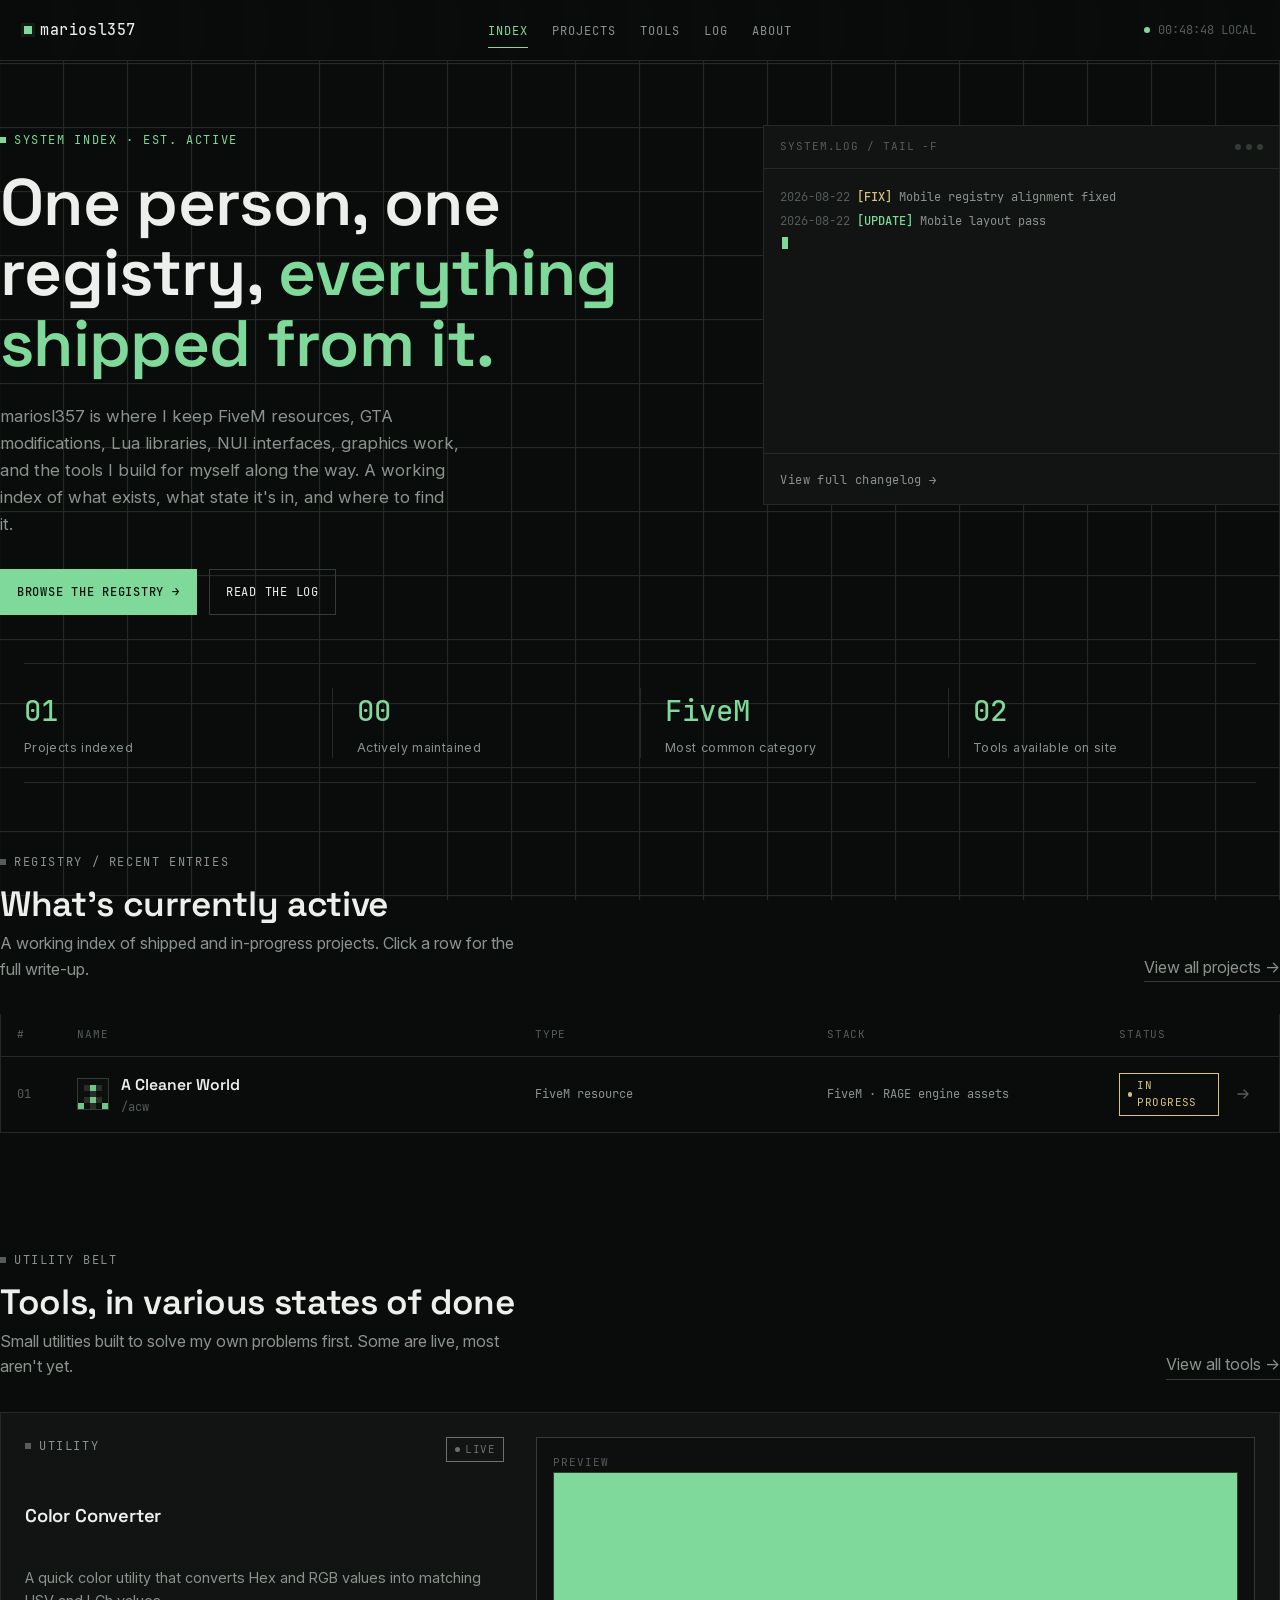
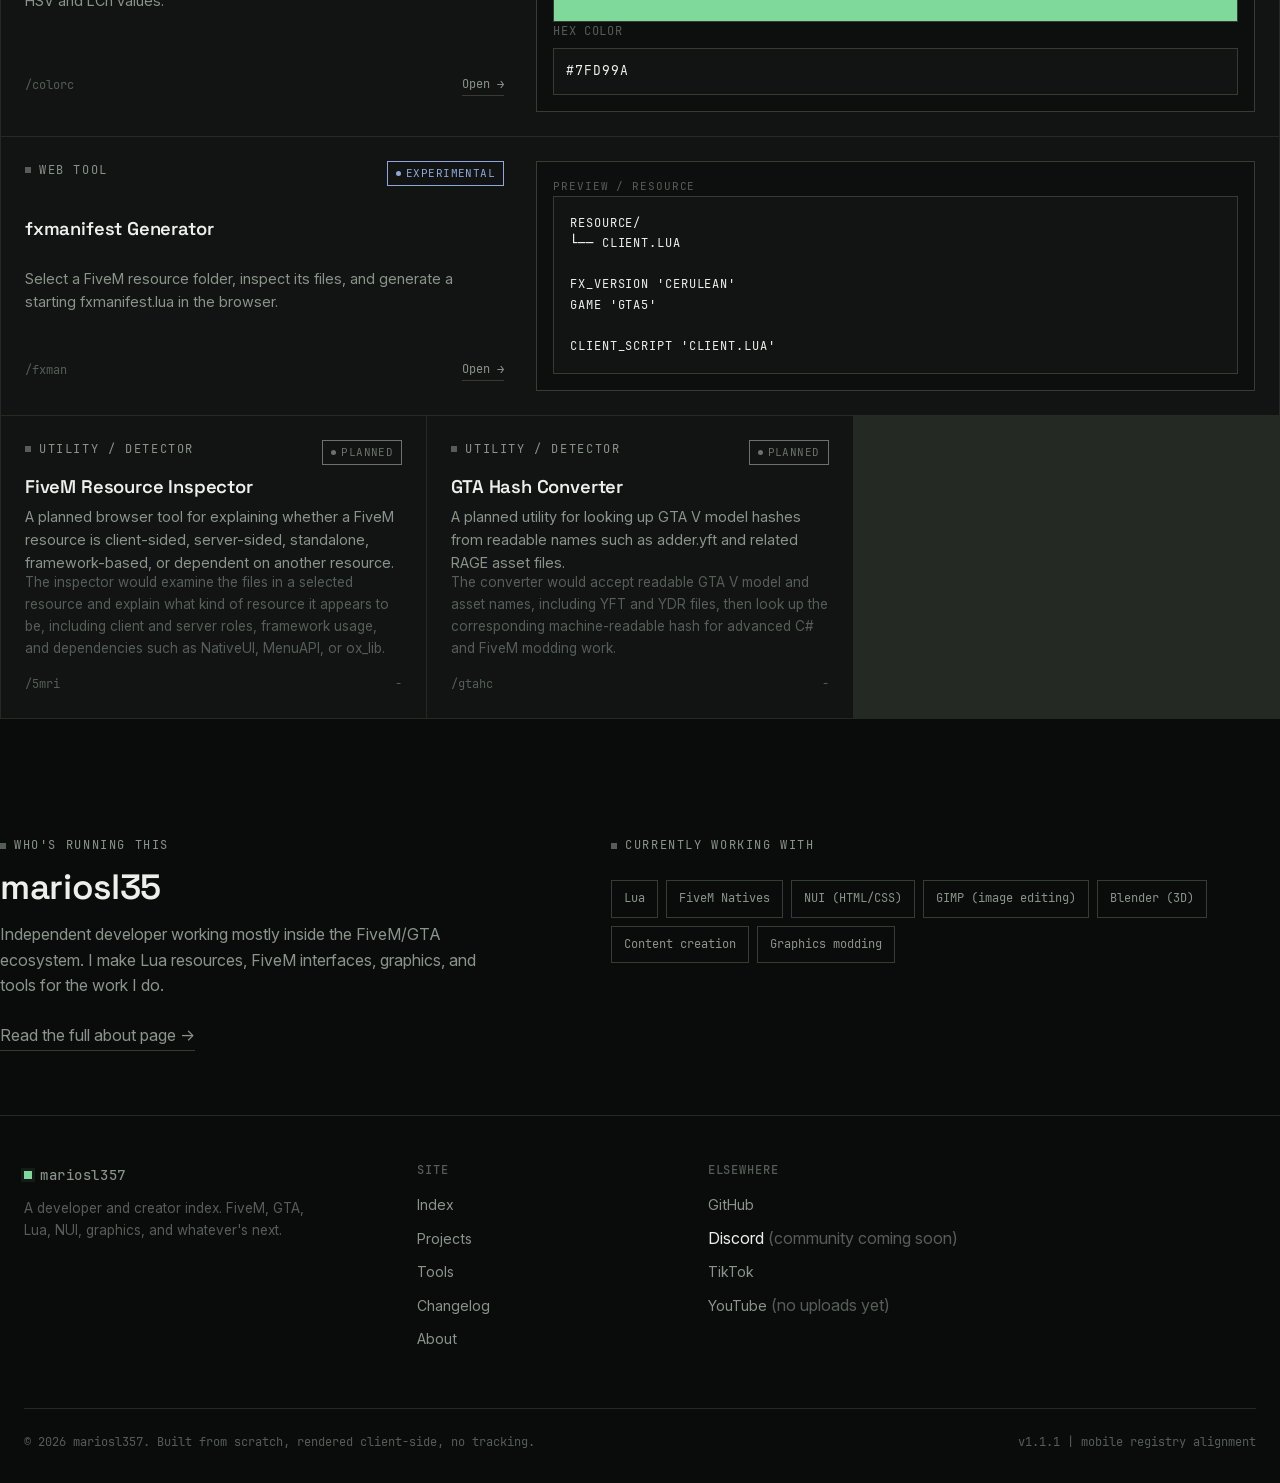
==== index.html @ fb648703 "Mobile alignment issues fixed" ====
<!doctype html>
<html lang="en">
<head>
  <meta charset="UTF-8" />
  <meta name="viewport" content="width=device-width, initial-scale=1, viewport-fit=cover" />
  <title>mariosl357 | dev &amp; creator index</title>
  <meta name="description" content="mariosl357. FiveM resources, GTA mods, Lua libraries, NUI interfaces, graphics, and developer tools, indexed in one place." />
  <link rel="icon" href="assets/favicon.svg" type="image/svg+xml" />
  <link rel="stylesheet" href="css/style.css" />
</head>
<body>
  <a class="skip-link" href="#main">Skip to content</a>

  <header class="site-header">
    <div class="shell header-inner">
      <a href="index.html" class="wordmark" aria-label="mariosl357 home">
        <span class="dot" aria-hidden="true"></span>
        mariosl357
      </a>
      <nav class="main-nav" id="main-nav" aria-label="Primary">
        <ul>
          <li><a href="index.html" aria-current="page">Index</a></li>
          <li><a href="projects.html">Projects</a></li>
          <li><a href="tools.html">Tools</a></li>
          <li><a href="changelog.html">Log</a></li>
          <li><a href="about.html">About</a></li>
        </ul>
      </nav>
      <div class="header-status">
        <span class="pulse" aria-hidden="true"></span>
        <span data-clock>00:00:00 LOCAL</span>
      </div>
      <button class="nav-toggle" aria-label="Toggle navigation menu" aria-controls="main-nav" aria-expanded="false">
        <span></span><span></span><span></span>
      </button>
    </div>
  </header>

  <main id="main">

    <!-- ============ HERO ============ -->
    <section class="shell hero">
      <div class="hero-copy">
        <span class="eyebrow">System index · est. active</span>
        <h1>One person, one registry, <em>everything shipped from it.</em></h1>
        <p>
          mariosl357 is where I keep FiveM resources, GTA modifications, Lua libraries,
          NUI interfaces, graphics work, and the tools I build for myself along the way.
          A working index of what exists, what state it's in, and where to find it.
        </p>
        <div class="hero-actions">
          <a class="btn btn-solid btn-arrow" href="projects.html">Browse the registry</a>
          <a class="btn" href="changelog.html">Read the log</a>
        </div>
      </div>

      <div class="log-panel" aria-label="Recent activity feed">
        <div class="log-panel-head">
          <span>system.log / tail -f</span>
          <span class="dots"><span></span><span></span><span></span></span>
        </div>
        <div class="log-feed" data-log-feed aria-live="polite"></div>
        <div class="log-panel-foot">
          <a href="changelog.html">View full changelog →</a>
        </div>
      </div>
    </section>

    <!-- ============ STATS (real, computed) ============ -->
    <div class="shell">
      <div class="stat-strip" data-stats aria-label="Site statistics"></div>
    </div>

    <!-- ============ FEATURED REGISTRY ============ -->
    <section class="shell section">
      <div class="section-head">
        <div>
          <span class="eyebrow dim">Registry / recent entries</span>
          <h2>What's currently active</h2>
          <p>A working index of shipped and in-progress projects. Click a row for the full write-up.</p>
        </div>
        <a class="text-link" href="projects.html">View all projects →</a>
      </div>

      <div class="registry">
        <div class="registry-head-row" aria-hidden="true">
          <span>#</span>
          <span>Name</span>
          <span>Type</span>
          <span>Stack</span>
          <span>Status</span>
          <span></span>
        </div>
        <div data-registry-featured></div>
      </div>
    </section>

    <!-- ============ TOOLS PREVIEW ============ -->
    <section class="shell section-tight">
      <div class="section-head">
        <div>
          <span class="eyebrow dim">Utility belt</span>
          <h2>Tools, in various states of done</h2>
          <p>Small utilities built to solve my own problems first. Some are live, most aren't yet.</p>
        </div>
        <a class="text-link" href="tools.html">View all tools →</a>
      </div>

      <div class="tools-grid" data-tools-grid></div>
    </section>

    <!-- ============ ABOUT TEASER ============ -->
    <section class="shell section">
      <div class="split">
        <div>
          <span class="eyebrow dim">Who's running this</span>
          <h2 style="margin-top: var(--space-3); font-size: clamp(1.6rem, 3vw, 2.2rem);">mariosl35</h2>
          <p style="margin-top: var(--space-4); color: var(--text-dim); max-width: 48ch;">
            Independent developer working mostly inside the FiveM/GTA ecosystem. I make Lua resources,
            FiveM interfaces, graphics, and tools for the work I do.
          </p>
          <a class="text-link" href="about.html" style="margin-top: var(--space-6); display: inline-block;">Read the full about page →</a>
        </div>
        <div>
          <span class="eyebrow dim">Currently working with</span>
          <ul class="stack-list">
            <li>Lua</li>
            <li>FiveM Natives</li>
            <li>NUI (HTML/CSS)</li>
            <li>GIMP (image editing)</li>
            <li>Blender (3D)</li>
            <li>Content creation</li>
            <li>Graphics modding</li>
          </ul>
        </div>
      </div>
    </section>

  </main>

  <footer class="site-footer">
    <div class="shell">
      <div class="footer-grid">
        <div class="footer-col footer-brand">
          <a href="index.html" class="wordmark"><span class="dot" aria-hidden="true"></span>mariosl357</a>
          <p>A developer and creator index. FiveM, GTA, Lua, NUI, graphics, and whatever's next.</p>
        </div>
        <div class="footer-col">
          <h4>Site</h4>
          <ul>
            <li><a href="index.html">Index</a></li>
            <li><a href="projects.html">Projects</a></li>
            <li><a href="tools.html">Tools</a></li>
            <li><a href="changelog.html">Changelog</a></li>
            <li><a href="about.html">About</a></li>
          </ul>
        </div>
        <div class="footer-col">
          <h4>Elsewhere</h4>
          <ul>
            <li><a href="https://github.com/mariosl35" target="_blank" rel="noopener noreferrer">GitHub</a></li>
            <li>Discord <span class="footer-note">(community coming soon)</span></li>
            <li><a href="https://www.tiktok.com/@mariosl357" target="_blank" rel="noopener noreferrer">TikTok</a></li>
            <li><a href="https://www.youtube.com/@mariosl357" target="_blank" rel="noopener noreferrer">YouTube</a> <span class="footer-note">(no uploads yet)</span></li>
          </ul>
        </div>
      </div>
      <div class="footer-bottom">
        <span>© <span data-year></span> mariosl357. Built from scratch, rendered client-side, no tracking.</span>
        <span>v1.1.1 | mobile registry alignment</span>
      </div>
    </div>
  </footer>

  <script src="js/data.js"></script>
  <script src="js/main.js"></script>
  <script src="js/registry.js"></script>
  <script>document.querySelector('[data-year]').textContent = new Date().getFullYear();</script>
</body>
</html>
---- css/style.css ----
/* ==========================================================================
   mariosl357 core stylesheet
   Graphite / green technical system. No frameworks.
   ========================================================================== */

/* ---------- local fonts ---------- */
@font-face {
  font-family: "Space Grotesk";
  src: url("../assets/SpaceGrotesk/SpaceGrotesk[wght].woff2") format("woff2");
  font-style: normal;
  font-weight: 300 700;
  font-display: swap;
}

@font-face {
  font-family: "Inter";
  src: url("../assets/Inter/InterVariable.woff2") format("woff2");
  font-style: normal;
  font-weight: 100 900;
  font-display: swap;
}

@font-face {
  font-family: "JetBrains Mono";
  src: url("../assets/JetBrainsMono/JetBrainsMono-Regular.woff2") format("woff2");
  font-style: normal;
  font-weight: 400;
  font-display: swap;
}

@font-face {
  font-family: "JetBrains Mono";
  src: url("../assets/JetBrainsMono/JetBrainsMono-Medium.woff2") format("woff2");
  font-style: normal;
  font-weight: 500;
  font-display: swap;
}

@font-face {
  font-family: "JetBrains Mono";
  src: url("../assets/JetBrainsMono/JetBrainsMono-SemiBold.woff2") format("woff2");
  font-style: normal;
  font-weight: 600;
  font-display: swap;
}

/* ---------- tokens ---------- */
:root {
  /* surfaces */
  --bg: #0a0c0b;
  --bg-panel: #111412;
  --bg-panel-hover: #151915;
  --bg-inset: #0d0f0e;

  /* borders */
  --border: #242923;
  --border-strong: #353c34;
  --border-accent: #3d5a44;

  /* text */
  --text: #edefec;
  --text-dim: #8a938c;
  --text-faint: #565d59;

  /* accent */
  --accent: #7fd99a;
  --accent-dim: #5a9c70;
  --accent-bg: rgba(127, 217, 154, 0.08);
  --accent-bg-strong: rgba(127, 217, 154, 0.14);

  /* status */
  --status-active: #7fd99a;
  --status-dev: #d9c37f;
  --status-exp: #8fa8d9;
  --status-planned: #6b716c;

  /* type */
  --font-display: "Space Grotesk", "Arial Narrow", sans-serif;
  --font-body: "Inter", -apple-system, BlinkMacSystemFont, sans-serif;
  --font-mono: "JetBrains Mono", "SFMono-Regular", Consolas, monospace;

  /* scale */
  --space-1: 0.25rem;
  --space-2: 0.5rem;
  --space-3: 0.75rem;
  --space-4: 1rem;
  --space-6: 1.5rem;
  --space-8: 2rem;
  --space-12: 3rem;
  --space-16: 4rem;
  --space-24: 6rem;

  --radius: 2px;
  --max-width: 1280px;

  --ease: cubic-bezier(0.16, 1, 0.3, 1);
}

/* ---------- reset ---------- */
*, *::before, *::after { box-sizing: border-box; }
* { margin: 0; padding: 0; }

::selection {
  background: var(--accent-bg-strong);
  color: var(--text);
}

html {
  -webkit-text-size-adjust: 100%;
  scroll-behavior: smooth;
}

@media (prefers-reduced-motion: reduce) {
  html { scroll-behavior: auto; }
  *, *::before, *::after {
    animation-duration: 0.001ms !important;
    animation-iteration-count: 1 !important;
    transition-duration: 0.001ms !important;
    scroll-behavior: auto !important;
  }
}

body {
  background: var(--bg);
  color: var(--text);
  font-family: var(--font-body);
  font-size: 16px;
  line-height: 1.6;
  -webkit-font-smoothing: antialiased;
  min-height: 100vh;
  background-image:
    linear-gradient(var(--border) 1px, transparent 1px),
    linear-gradient(90deg, var(--border) 1px, transparent 1px);
  background-size: 64px 64px;
  background-position: -1px -1px;
  background-attachment: fixed;
  opacity: 1;
  overflow-x: clip;
}

/* faint grid only on the parts of the page that want it */
body { background-color: var(--bg); }
body::before {
  content: "";
  position: fixed;
  inset: 0;
  pointer-events: none;
  background-image:
    linear-gradient(rgba(127, 217, 154, 0.025) 1px, transparent 1px),
    linear-gradient(90deg, rgba(127, 217, 154, 0.025) 1px, transparent 1px);
  background-size: 64px 64px;
  z-index: 0;
}

img { max-width: 100%; display: block; }
svg { display: block; }

a {
  color: inherit;
  text-decoration: none;
  -webkit-tap-highlight-color: var(--accent-bg-strong);
}

ul, ol { list-style: none; }

button, input {
  font: inherit;
  color: inherit;
  background: none;
  border: none;
}

button, label { -webkit-tap-highlight-color: var(--accent-bg-strong); }

h1, h2, h3, h4 {
  font-family: var(--font-display);
  font-weight: 600;
  line-height: 1.08;
  letter-spacing: -0.01em;
}

/* ---------- accessibility ---------- */
.skip-link {
  position: absolute;
  left: -9999px;
  top: 0;
  z-index: 200;
  background: var(--accent);
  color: #06120a;
  padding: var(--space-3) var(--space-4);
  font-family: var(--font-mono);
  font-size: 0.8rem;
  font-weight: 600;
}
.skip-link:focus {
  left: var(--space-4);
  top: var(--space-4);
}

:focus-visible {
  outline: 2px solid var(--accent);
  outline-offset: 2px;
}

.sr-only {
  position: absolute;
  width: 1px; height: 1px;
  padding: 0; margin: -1px;
  overflow: hidden;
  clip: rect(0,0,0,0);
  white-space: nowrap;
  border: 0;
}

/* ---------- layout shell ---------- */
.shell {
  position: relative;
  z-index: 1;
  max-width: var(--max-width);
  margin: 0 auto;
  padding: 0 var(--space-6);
  min-width: 0;
}

@media (max-width: 640px) {
  .shell { padding: 0 var(--space-4); }
}

.rule {
  border: none;
  border-top: 1px solid var(--border);
}

/* ---------- eyebrow / labels ---------- */
.eyebrow {
  font-family: var(--font-mono);
  font-size: 0.72rem;
  letter-spacing: 0.14em;
  text-transform: uppercase;
  color: var(--accent);
  display: inline-flex;
  align-items: center;
  gap: var(--space-2);
}

.eyebrow::before {
  content: "";
  width: 6px;
  height: 6px;
  background: var(--accent);
  flex-shrink: 0;
}

.eyebrow.dim {
  color: var(--text-dim);
}
.eyebrow.dim::before {
  background: var(--text-faint);
}

/* ==========================================================================
   HEADER
   ========================================================================== */

.site-header {
  position: sticky;
  top: 0;
  z-index: 100;
  background: rgba(10, 12, 11, 0.92);
  backdrop-filter: blur(6px);
  border-bottom: 1px solid var(--border);
}

.header-inner {
  display: flex;
  align-items: center;
  justify-content: space-between;
  height: 60px;
  gap: var(--space-6);
  min-width: 0;
}

.wordmark {
  font-family: var(--font-mono);
  font-size: 0.95rem;
  font-weight: 500;
  letter-spacing: 0.04em;
  white-space: nowrap;
  display: flex;
  align-items: center;
  gap: var(--space-2);
  min-width: 0;
}

.wordmark .dot {
  width: 8px;
  height: 8px;
  background: var(--accent);
  display: inline-block;
  flex-shrink: 0;
  box-shadow: 0 0 0 3px var(--accent-bg);
}

.wordmark .id {
  color: var(--accent);
}

.main-nav {
  display: flex;
  align-items: center;
  gap: var(--space-8);
}

.main-nav ul {
  display: flex;
  gap: var(--space-6);
}

.main-nav a {
  font-family: var(--font-mono);
  font-size: 0.78rem;
  letter-spacing: 0.08em;
  text-transform: uppercase;
  color: var(--text-dim);
  padding: var(--space-2) 0;
  position: relative;
  transition: color 0.15s var(--ease);
}

.main-nav a:hover,
.main-nav a:focus-visible {
  color: var(--text);
}

.main-nav a[aria-current="page"] {
  color: var(--accent);
}

.main-nav a[aria-current="page"]::after {
  content: "";
  position: absolute;
  left: 0;
  right: 0;
  bottom: -1px;
  height: 1px;
  background: var(--accent);
}

.header-status {
  font-family: var(--font-mono);
  font-size: 0.72rem;
  color: var(--text-faint);
  display: flex;
  align-items: center;
  gap: var(--space-2);
  white-space: nowrap;
}

.header-status .pulse {
  width: 6px;
  height: 6px;
  border-radius: 50%;
  background: var(--accent);
  box-shadow: 0 0 0 0 rgba(127, 217, 154, 0.5);
  animation: pulse 2.4s infinite;
}

@keyframes pulse {
  0% { box-shadow: 0 0 0 0 rgba(127, 217, 154, 0.45); }
  70% { box-shadow: 0 0 0 6px rgba(127, 217, 154, 0); }
  100% { box-shadow: 0 0 0 0 rgba(127, 217, 154, 0); }
}

.nav-toggle {
  display: none;
  width: 44px;
  height: 44px;
  border: 1px solid var(--border-strong);
  align-items: center;
  justify-content: center;
  flex-direction: column;
  gap: 4px;
}
.nav-toggle span {
  display: block;
  width: 16px;
  height: 1px;
  background: var(--text);
}

@media (max-width: 860px) {
  .header-status { display: none; }
  .nav-toggle { display: inline-flex; }
  .main-nav {
    position: fixed;
    inset: 60px 0 auto 0;
    background: var(--bg);
    border-bottom: 1px solid var(--border);
    flex-direction: column;
    align-items: stretch;
    padding: var(--space-4) var(--space-6) var(--space-6);
    transform: translateY(-8px);
    opacity: 0;
    pointer-events: none;
    transition: opacity 0.18s var(--ease), transform 0.18s var(--ease);
  }
  .main-nav.open {
    opacity: 1;
    transform: translateY(0);
    pointer-events: auto;
  }
  .main-nav ul {
    flex-direction: column;
    gap: 0;
  }
  .main-nav a {
    display: block;
    min-height: 44px;
    padding: var(--space-3) 0;
    border-bottom: 1px solid var(--border);
  }
}

/* ==========================================================================
   BUTTONS / LINKS
   ========================================================================== */

.btn {
  font-family: var(--font-mono);
  font-size: 0.78rem;
  letter-spacing: 0.06em;
  text-transform: uppercase;
  display: inline-flex;
  align-items: center;
  gap: var(--space-2);
  padding: var(--space-3) var(--space-4);
  border: 1px solid var(--border-strong);
  transition: border-color 0.15s var(--ease), background 0.15s var(--ease), color 0.15s var(--ease);
}

.btn:hover, .btn:focus-visible {
  border-color: var(--accent);
  color: var(--accent);
}

.btn-solid {
  background: var(--accent);
  border-color: var(--accent);
  color: #06120a;
  font-weight: 600;
}
.btn-solid:hover, .btn-solid:focus-visible {
  background: #93e3ab;
  border-color: #93e3ab;
  color: #06120a;
}

.btn-arrow::after {
  content: "→";
  transition: transform 0.15s var(--ease);
}
.btn-arrow:hover::after { transform: translateX(3px); }

.text-link {
  color: var(--text-dim);
  border-bottom: 1px solid var(--border-strong);
  padding-bottom: 1px;
  transition: color 0.15s var(--ease), border-color 0.15s var(--ease);
}
.text-link:hover, .text-link:focus-visible {
  color: var(--accent);
  border-color: var(--accent);
}

/* ==========================================================================
   HERO
   ========================================================================== */

.hero {
  padding: var(--space-16) 0 var(--space-12);
  display: grid;
  grid-template-columns: 1.15fr 0.85fr;
  gap: var(--space-16);
  align-items: start;
}
.hero > * { min-width: 0; }

.hero-copy h1 {
  font-size: clamp(2.4rem, 5.2vw, 4.1rem);
  margin-top: var(--space-4);
  color: var(--text);
}

.hero-copy h1 em {
  font-style: normal;
  color: var(--accent);
}

.hero-copy p {
  margin-top: var(--space-6);
  max-width: 46ch;
  color: var(--text-dim);
  font-size: 1.05rem;
}

.hero-actions {
  margin-top: var(--space-8);
  display: flex;
  gap: var(--space-3);
  flex-wrap: wrap;
}

/* live log panel, the signature element */
.log-panel {
  border: 1px solid var(--border);
  background: var(--bg-panel);
  display: flex;
  flex-direction: column;
  height: 380px;
  min-width: 0;
}

.log-panel-head {
  display: flex;
  align-items: center;
  justify-content: space-between;
  padding: var(--space-3) var(--space-4);
  border-bottom: 1px solid var(--border);
  font-family: var(--font-mono);
  font-size: 0.7rem;
  color: var(--text-faint);
  letter-spacing: 0.08em;
  text-transform: uppercase;
}

.log-panel-head .dots {
  display: flex;
  gap: 5px;
}
.log-panel-head .dots span {
  width: 6px; height: 6px;
  border-radius: 50%;
  background: var(--border-strong);
}

.log-feed {
  flex: 1;
  overflow: hidden;
  padding: var(--space-4);
  font-family: var(--font-mono);
  font-size: 0.78rem;
  line-height: 1.9;
  color: var(--text-dim);
  position: relative;
}

.log-line {
  white-space: nowrap;
  overflow: hidden;
  text-overflow: ellipsis;
  opacity: 0;
  transform: translateY(4px);
  animation: log-in 0.4s var(--ease) forwards;
}

@keyframes log-in {
  to { opacity: 1; transform: translateY(0); }
}

.log-line .t {
  color: var(--text-faint);
}
.log-line .tag {
  color: var(--accent);
  font-weight: 600;
}
.log-line .tag.fix { color: var(--status-dev); }
.log-line .tag.exp { color: var(--status-exp); }

.log-cursor {
  display: inline-block;
  width: 6px;
  height: 12px;
  background: var(--accent);
  margin-left: 2px;
  animation: blink 1s steps(1) infinite;
  vertical-align: -1px;
}
@keyframes blink { 50% { opacity: 0; } }

.log-panel-foot {
  border-top: 1px solid var(--border);
  padding: var(--space-3) var(--space-4);
}
.log-panel-foot a {
  font-family: var(--font-mono);
  font-size: 0.72rem;
  color: var(--text-dim);
  letter-spacing: 0.04em;
}
.log-panel-foot a:hover { color: var(--accent); }

@media (max-width: 980px) {
  .hero {
    grid-template-columns: 1fr;
    gap: var(--space-8);
  }
  .log-panel { height: 300px; }
}

/* ==========================================================================
   STAT STRIP (real counts only, computed from data)
   ========================================================================== */

.stat-strip {
  border-top: 1px solid var(--border);
  border-bottom: 1px solid var(--border);
  padding: var(--space-6) 0;
  display: grid;
  grid-template-columns: repeat(4, 1fr);
}

.stat {
  padding: 0 var(--space-6);
  border-left: 1px solid var(--border);
}
.stat:first-child { border-left: none; padding-left: 0; }

.stat .num {
  font-family: var(--font-mono);
  font-size: 1.8rem;
  color: var(--accent);
  font-weight: 500;
}
.stat .label {
  margin-top: var(--space-1);
  font-size: 0.78rem;
  color: var(--text-dim);
  letter-spacing: 0.03em;
}

@media (max-width: 760px) {
  .stat-strip { grid-template-columns: repeat(2, 1fr); row-gap: var(--space-6); }
  .stat:nth-child(3) { border-left: none; padding-left: 0; }
}
@media (max-width: 460px) {
  .stat-strip { grid-template-columns: 1fr; }
  .stat { border-left: none; padding-left: 0; padding-top: var(--space-4); border-top: 1px solid var(--border); }
  .stat:first-child { border-top: none; padding-top: 0; }
}

/* ==========================================================================
   SECTION HEADS
   ========================================================================== */

.section {
  padding: var(--space-16) 0;
}
.section-tight { padding: var(--space-12) 0; }

.section-head {
  display: flex;
  justify-content: space-between;
  align-items: flex-end;
  gap: var(--space-6);
  margin-bottom: var(--space-8);
  flex-wrap: wrap;
}

.section-head h2 {
  font-size: clamp(1.6rem, 3vw, 2.2rem);
  margin-top: var(--space-3);
}

.section-head p {
  color: var(--text-dim);
  max-width: 52ch;
  margin-top: var(--space-2);
}

/* ==========================================================================
   REGISTRY (project index table)
   ========================================================================== */

.filter-bar {
  display: flex;
  align-items: center;
  gap: var(--space-6);
  flex-wrap: wrap;
  padding-bottom: var(--space-4);
  border-bottom: 1px solid var(--border);
  margin-bottom: 0;
}

.filter-tags {
  display: flex;
  gap: var(--space-2);
  flex-wrap: wrap;
}

.filter-tag {
  font-family: var(--font-mono);
  font-size: 0.72rem;
  letter-spacing: 0.05em;
  text-transform: uppercase;
  padding: var(--space-2) var(--space-3);
  border: 1px solid var(--border-strong);
  color: var(--text-dim);
  transition: all 0.15s var(--ease);
}
.filter-tag:hover { border-color: var(--accent); color: var(--text); }
.filter-tag[aria-pressed="true"] {
  background: var(--accent);
  border-color: var(--accent);
  color: #06120a;
  font-weight: 600;
}

.search-wrap {
  margin-left: auto;
  display: flex;
  align-items: center;
  gap: var(--space-2);
  border: 1px solid var(--border-strong);
  padding: var(--space-2) var(--space-3);
  min-width: 220px;
}
.search-wrap svg { color: var(--text-faint); flex-shrink: 0; }
.search-wrap input {
  font-family: var(--font-mono);
  font-size: 0.8rem;
  width: 100%;
  color: var(--text);
}
.search-wrap input::placeholder { color: var(--text-faint); }

@media (max-width: 640px) {
  .filter-bar { flex-direction: column; align-items: stretch; }
  .search-wrap { margin-left: 0; }
}

.registry {
  border: 1px solid var(--border);
  border-top: none;
}

.registry-head-row,
.registry-row {
  display: grid;
  grid-template-columns: 44px 1.6fr 1fr 1fr 100px 28px;
  align-items: center;
  gap: var(--space-4);
}

.registry-head-row {
  padding: var(--space-3) var(--space-4);
  border-bottom: 1px solid var(--border);
  font-family: var(--font-mono);
  font-size: 0.68rem;
  letter-spacing: 0.08em;
  text-transform: uppercase;
  color: var(--text-faint);
}

.registry-row {
  padding: var(--space-4);
  border-bottom: 1px solid var(--border);
  cursor: pointer;
  transition: background 0.12s var(--ease);
  text-align: left;
  width: 100%;
  background: transparent;
}
.registry-row:last-child { border-bottom: none; }
.registry-row:hover,
.registry-row:focus-visible {
  background: var(--bg-panel-hover);
}

.registry-row .idx {
  font-family: var(--font-mono);
  font-size: 0.72rem;
  color: var(--text-faint);
}

.registry-row .rname {
  display: flex;
  align-items: center;
  gap: var(--space-3);
  min-width: 0;
}

.reg-thumb {
  width: 32px;
  height: 32px;
  border: 1px solid var(--border-strong);
  flex-shrink: 0;
  overflow: hidden;
}
.reg-thumb svg { width: 100%; height: 100%; }

.rname .names {
  display: flex;
  flex-direction: column;
  min-width: 0;
}
.rname .display-name {
  font-family: var(--font-display);
  font-weight: 600;
  font-size: 0.98rem;
  overflow-wrap: anywhere;
}
.rname .slug {
  font-family: var(--font-mono);
  font-size: 0.72rem;
  color: var(--text-faint);
}

.reg-type, .reg-stack {
  font-family: var(--font-mono);
  font-size: 0.78rem;
  color: var(--text-dim);
  min-width: 0;
  overflow-wrap: anywhere;
}

.status-pill {
  font-family: var(--font-mono);
  font-size: 0.68rem;
  letter-spacing: 0.04em;
  text-transform: uppercase;
  padding: 3px var(--space-2);
  border: 1px solid currentColor;
  display: inline-flex;
  align-items: center;
  gap: 5px;
  width: fit-content;
  max-width: 100%;
  white-space: normal;
}
.status-pill::before {
  content: "";
  width: 5px; height: 5px;
  background: currentColor;
  border-radius: 50%;
}
.status-active { color: var(--status-active); }
.status-dev { color: var(--status-dev); }
.status-exp { color: var(--status-exp); }
.status-planned { color: var(--status-planned); }
.status-stable { color: var(--status-active); }

.reg-arrow {
  color: var(--text-faint);
  transition: color 0.15s var(--ease), transform 0.15s var(--ease);
}
.registry-row:hover .reg-arrow,
.registry-row:focus-visible .reg-arrow {
  color: var(--accent);
  transform: translateX(2px);
}

@media (max-width: 860px) {
  .registry-head-row { display: none; }
  .registry-row {
    grid-template-columns: minmax(0, 1fr) max-content;
    grid-template-areas:
      "name arrow"
      "meta meta"
      "stack status";
    row-gap: var(--space-2);
  }
  .registry-row .idx { display: none; }
  .registry-row .rname { grid-area: name; }
  .reg-arrow { grid-area: arrow; }
  .reg-type { grid-area: meta; }
  .reg-stack { grid-area: stack; }
  .registry-row .status-pill { grid-area: status; justify-self: end; align-self: start; }
}

.empty-state {
  padding: var(--space-12) var(--space-4);
  text-align: center;
  color: var(--text-dim);
  font-family: var(--font-mono);
  font-size: 0.85rem;
  display: none;
}
.empty-state.visible { display: block; }

/* ==========================================================================
   TOOLS GRID
   ========================================================================== */

.tools-grid {
  display: grid;
  grid-template-columns: repeat(3, 1fr);
  gap: 1px;
  background: var(--border);
  border: 1px solid var(--border);
  min-width: 0;
}

.tool-card {
  background: var(--bg-panel);
  padding: var(--space-6);
  display: flex;
  flex-direction: column;
  min-height: 220px;
  min-width: 0;
  transition: background 0.15s var(--ease);
}
.tool-card:hover { background: var(--bg-panel-hover); }

.tool-card .tool-head {
  display: flex;
  justify-content: space-between;
  align-items: flex-start;
  gap: var(--space-2);
}

.tool-card h3 {
  font-size: 1.15rem;
  margin-top: var(--space-3);
}

.tool-card p {
  margin-top: var(--space-2);
  color: var(--text-dim);
  font-size: 0.9rem;
  flex: 1;
  overflow-wrap: anywhere;
}

.tool-card .tool-planned-detail {
  margin-top: calc(var(--space-2) * -0.25);
  color: var(--text-faint);
  font-size: 0.85rem;
}

.tool-card .tool-foot {
  margin-top: var(--space-4);
  display: flex;
  justify-content: space-between;
  align-items: center;
  font-family: var(--font-mono);
  font-size: 0.72rem;
  color: var(--text-faint);
}

.tool-card .tool-foot a { color: var(--text-dim); }
.tool-card .tool-foot a:hover,
.tool-card .tool-foot a:focus-visible { color: var(--accent); }

.tool-card-featured {
  grid-column: 1 / -1;
  display: grid;
  grid-template-columns: minmax(260px, 0.8fr) minmax(320px, 1.2fr);
  grid-template-areas:
    "head preview"
    "title preview"
    "summary preview"
    "foot preview";
  column-gap: var(--space-8);
  min-width: 0;
}
.tool-card-featured .tool-head { grid-area: head; }
.tool-card-featured h3 { grid-area: title; }
.tool-card-featured p { grid-area: summary; }
.tool-card-featured .tool-foot { grid-area: foot; }
.tool-preview {
  grid-area: preview;
  min-height: 220px;
  border: 1px solid var(--border-strong);
  background: var(--bg-inset);
  padding: var(--space-4);
  display: flex;
  flex-direction: column;
  justify-content: space-between;
  color: var(--text-faint);
  font-family: var(--font-mono);
  font-size: 0.7rem;
  letter-spacing: 0.08em;
  text-transform: uppercase;
  user-select: none;
  pointer-events: none;
}
.tool-preview-color {
  min-height: 150px;
  background: var(--accent);
  border: 1px solid var(--border-strong);
}
.tool-preview-input {
  display: block;
  width: 100%;
  border: 1px solid var(--border-strong);
  background: var(--bg-panel);
  color: var(--text);
  padding: var(--space-3);
  font-family: var(--font-mono);
  font-size: 0.8rem;
  user-select: none;
  pointer-events: none;
}
.tool-preview-code {
  min-height: 150px;
  margin: 0;
  padding: var(--space-4);
  border: 1px solid var(--border-strong);
  background: var(--bg-panel);
  color: var(--text);
  font-family: var(--font-mono);
  font-size: 0.78rem;
  line-height: 1.65;
  white-space: pre-wrap;
}
@media (max-width: 600px) {
  .tool-card-featured {
    grid-template-columns: 1fr;
    grid-template-areas:
      "head"
      "title"
      "summary"
      "foot"
      "preview";
    row-gap: 0;
  }
  .tool-preview { margin-top: var(--space-6); }
}

/* ---------- built-in utilities ---------- */
.converter {
  display: grid;
  grid-template-columns: minmax(260px, 0.8fr) minmax(320px, 1.2fr);
  gap: var(--space-8);
  align-items: start;
}
.converter-panel {
  border: 1px solid var(--border);
  background: var(--bg-panel);
  padding: var(--space-6);
}
.converter-panel h2 {
  font-size: 1.25rem;
  margin-bottom: var(--space-6);
}
.converter-field { margin-top: var(--space-4); }
.converter-field:first-of-type { margin-top: 0; }
.converter-field label,
.converter-output-label {
  display: block;
  font-family: var(--font-mono);
  font-size: 0.72rem;
  letter-spacing: 0.06em;
  text-transform: uppercase;
  color: var(--text-faint);
  margin-bottom: var(--space-2);
}
.converter-input,
.converter-number {
  border: 1px solid var(--border-strong);
  padding: var(--space-3);
  background: var(--bg-inset);
  width: 100%;
}
.converter-number::-webkit-inner-spin-button,
.converter-number::-webkit-outer-spin-button {
  opacity: 0;
  background: transparent;
  filter: invert(79%) sepia(24%) saturate(641%) hue-rotate(83deg) brightness(99%) contrast(88%);
}
.converter-number:hover::-webkit-inner-spin-button,
.converter-number:focus-visible::-webkit-inner-spin-button,
.converter-number:hover::-webkit-outer-spin-button,
.converter-number:focus-visible::-webkit-outer-spin-button {
  opacity: 1;
  filter: invert(88%) sepia(23%) saturate(655%) hue-rotate(83deg) brightness(104%) contrast(91%);
}
.converter-color {
  width: 100%;
  height: 44px;
  border: 1px solid var(--border-strong);
  background: var(--bg-inset);
  padding: 3px;
}
.converter-rgb {
  display: grid;
  grid-template-columns: repeat(3, 1fr);
  gap: var(--space-2);
}
.converter-output-list { display: grid; gap: var(--space-3); }
.converter-output {
  display: grid;
  grid-template-columns: 72px 1fr auto;
  gap: var(--space-3);
  align-items: center;
  border-bottom: 1px solid var(--border);
  padding-bottom: var(--space-3);
}
.converter-output code {
  color: var(--text);
  font-family: var(--font-mono);
  font-size: 0.85rem;
  overflow-wrap: anywhere;
}
.converter-copy {
  color: var(--text-dim);
  font-family: var(--font-mono);
  font-size: 0.7rem;
  border: 1px solid var(--border-strong);
  padding: var(--space-2);
}
.converter-copy:hover,
.converter-copy:focus-visible { color: var(--accent); border-color: var(--accent); }
.converter-swatch {
  height: 96px;
  border: 1px solid var(--border-strong);
  margin-bottom: var(--space-6);
}
@media (max-width: 760px) {
  .converter { grid-template-columns: 1fr; }
}

/* ---------- fxmanifest generator ---------- */
.manifest-tool {
  display: grid;
  grid-template-columns: minmax(240px, 0.75fr) minmax(320px, 1.25fr);
  gap: var(--space-8);
}
.manifest-panel {
  border: 1px solid var(--border);
  background: var(--bg-panel);
  padding: var(--space-6);
}
.manifest-panel h2 { font-size: 1.25rem; }
.manifest-help,
.manifest-warning {
  color: var(--text-dim);
  font-size: 0.88rem;
  margin-top: var(--space-2);
}
.manifest-changes {
  display: grid;
  gap: var(--space-1);
  margin-top: var(--space-4);
  padding: var(--space-3) var(--space-4);
  border: 1px solid var(--border);
  background: var(--bg-inset);
  color: var(--text-dim);
  font-size: 0.84rem;
}
.manifest-changes strong { color: var(--accent); font-family: var(--font-mono); font-size: 0.72rem; text-transform: uppercase; letter-spacing: 0.06em; }
.manifest-changes span { color: var(--text-dim); }
.manifest-picker {
  display: flex;
  flex-direction: column;
  gap: var(--space-2);
  border: 1px dashed var(--border-strong);
  padding: var(--space-6);
  margin-top: var(--space-6);
  cursor: pointer;
  color: var(--accent);
  font-family: var(--font-mono);
  font-size: 0.8rem;
}
.manifest-picker:hover,
.manifest-picker:focus-within { border-color: var(--accent); background: var(--accent-bg); }
.manifest-picker small { color: var(--text-faint); font-family: var(--font-body); font-size: 0.82rem; }
.manifest-file-count { color: var(--text-dim); font-family: var(--font-mono); font-size: 0.78rem; margin-top: var(--space-4); }
.manifest-detected { display: grid; gap: var(--space-2); margin-top: var(--space-6); }
.manifest-detected li {
  display: flex;
  justify-content: space-between;
  border-bottom: 1px solid var(--border);
  padding-bottom: var(--space-2);
  color: var(--text-dim);
  font-size: 0.86rem;
}
.manifest-detected strong { color: var(--accent); font-family: var(--font-mono); font-weight: 500; }
.manifest-heading-row { display: flex; align-items: flex-start; justify-content: space-between; gap: var(--space-4); }
.manifest-heading-row .btn { font-size: 0.68rem; }
.manifest-heading-row .btn:disabled { opacity: 0.45; cursor: not-allowed; }
.manifest-output {
  display: block;
  width: 100%;
  min-height: 360px;
  margin-top: var(--space-6);
  padding: var(--space-4);
  resize: vertical;
  border: 1px solid var(--border-strong);
  background: var(--bg-inset);
  color: var(--text);
  font-family: var(--font-mono);
  font-size: 0.78rem;
  line-height: 1.6;
}
@media (max-width: 800px) {
  .manifest-tool { grid-template-columns: 1fr; }
  .manifest-heading-row { flex-direction: column; }
}

@media (max-width: 900px) {
  .tools-grid { grid-template-columns: repeat(2, 1fr); }
}
@media (max-width: 600px) {
  .tools-grid { grid-template-columns: 1fr; }
}

/* ==========================================================================
   ABOUT TEASER / SPLIT
   ========================================================================== */

.split {
  display: grid;
  grid-template-columns: 0.9fr 1.1fr;
  gap: var(--space-16);
}

@media (max-width: 900px) {
  .split { grid-template-columns: 1fr; gap: var(--space-8); }
}

.stack-list {
  display: flex;
  flex-wrap: wrap;
  gap: var(--space-2);
  margin-top: var(--space-6);
}
.stack-list li {
  font-family: var(--font-mono);
  font-size: 0.76rem;
  border: 1px solid var(--border-strong);
  padding: var(--space-2) var(--space-3);
  color: var(--text-dim);
}

/* ==========================================================================
   FOOTER
   ========================================================================== */

.site-footer {
  border-top: 1px solid var(--border);
  padding: var(--space-12) 0 var(--space-8);
}

.footer-grid {
  display: grid;
  grid-template-columns: 1.4fr repeat(3, 1fr);
  gap: var(--space-8);
}

.footer-col h4 {
  font-family: var(--font-mono);
  font-size: 0.72rem;
  letter-spacing: 0.08em;
  text-transform: uppercase;
  color: var(--text-faint);
  margin-bottom: var(--space-4);
}

.footer-col ul li { margin-bottom: var(--space-2); }
.footer-col a {
  color: var(--text-dim);
  font-size: 0.88rem;
  transition: color 0.15s var(--ease);
}
.footer-col a:hover { color: var(--accent); }
.footer-note { color: var(--text-faint); }

.footer-brand .wordmark { margin-bottom: var(--space-3); }
.footer-brand p {
  color: var(--text-faint);
  font-size: 0.85rem;
  max-width: 32ch;
}

.footer-bottom {
  margin-top: var(--space-12);
  padding-top: var(--space-6);
  border-top: 1px solid var(--border);
  display: flex;
  justify-content: space-between;
  gap: var(--space-4);
  flex-wrap: wrap;
  font-family: var(--font-mono);
  font-size: 0.72rem;
  color: var(--text-faint);
}

@media (max-width: 760px) {
  .footer-grid { grid-template-columns: 1fr 1fr; }
  .footer-brand { grid-column: 1 / -1; margin-bottom: var(--space-4); }
}
@media (max-width: 480px) {
  .footer-grid { grid-template-columns: 1fr; }
}

/* ==========================================================================
   PAGE HEADER (interior pages)
   ========================================================================== */

.page-head {
  padding: var(--space-12) 0 var(--space-8);
  border-bottom: 1px solid var(--border);
}

.page-head h1 {
  font-size: clamp(2rem, 4.2vw, 3rem);
  margin-top: var(--space-4);
}

.page-head p {
  margin-top: var(--space-4);
  color: var(--text-dim);
  max-width: 60ch;
}

.breadcrumb {
  font-family: var(--font-mono);
  font-size: 0.74rem;
  color: var(--text-faint);
  display: flex;
  gap: var(--space-2);
  margin-bottom: var(--space-6);
}
.breadcrumb a { color: var(--text-dim); }
.breadcrumb a:hover { color: var(--accent); }

/* ==========================================================================
   PROJECT DETAIL PAGE
   ========================================================================== */

.project-hero {
  display: grid;
  grid-template-columns: 220px 1fr;
  gap: var(--space-8);
  align-items: start;
  padding: var(--space-8) 0 var(--space-12);
  border-bottom: 1px solid var(--border);
}

.project-thumb-lg {
  aspect-ratio: 1;
  border: 1px solid var(--border);
  background: var(--bg-panel);
}
.project-thumb-lg svg { width: 100%; height: 100%; }

.project-title-row {
  display: flex;
  align-items: center;
  gap: var(--space-3);
  flex-wrap: wrap;
}

.project-hero h1 {
  font-size: clamp(1.9rem, 4vw, 2.8rem);
  margin-top: var(--space-3);
}

.project-hero .slug-line {
  font-family: var(--font-mono);
  color: var(--text-faint);
  font-size: 0.85rem;
  margin-top: var(--space-2);
}

.project-hero .lede {
  margin-top: var(--space-4);
  color: var(--text-dim);
  max-width: 62ch;
}

.project-actions {
  margin-top: var(--space-6);
  display: flex;
  gap: var(--space-3);
  flex-wrap: wrap;
}

.meta-table {
  margin-top: var(--space-8);
  display: grid;
  grid-template-columns: repeat(4, 1fr);
  border-top: 1px solid var(--border);
  border-left: 1px solid var(--border);
}
.meta-cell {
  border-right: 1px solid var(--border);
  border-bottom: 1px solid var(--border);
  padding: var(--space-3) var(--space-4);
}
.meta-cell .k {
  font-family: var(--font-mono);
  font-size: 0.66rem;
  letter-spacing: 0.06em;
  text-transform: uppercase;
  color: var(--text-faint);
}
.meta-cell .v {
  margin-top: 4px;
  font-size: 0.9rem;
  font-family: var(--font-mono);
}

@media (max-width: 860px) {
  .project-hero { grid-template-columns: 96px 1fr; }
  .meta-table { grid-template-columns: repeat(2, 1fr); }
}

.project-body {
  padding: var(--space-12) 0;
  display: grid;
  grid-template-columns: 1fr 260px;
  gap: var(--space-16);
}

.project-body article h2 {
  font-size: 1.35rem;
  margin-top: var(--space-10, 2.5rem);
  margin-bottom: var(--space-4);
}
.project-body article h2:first-child { margin-top: 0; }
.project-body article p {
  color: var(--text-dim);
  margin-bottom: var(--space-4);
  max-width: 68ch;
}
.project-body article ul {
  margin: var(--space-4) 0;
  display: grid;
  gap: var(--space-2);
}
.project-body article ul li {
  color: var(--text-dim);
  padding-left: var(--space-4);
  position: relative;
}
.project-body article ul li::before {
  content: "•";
  position: absolute;
  left: 0;
  color: var(--accent);
}

.project-assets {
  margin-top: var(--space-10, 2.5rem);
  display: grid;
  grid-template-columns: repeat(auto-fit, minmax(220px, 1fr));
  gap: var(--space-4);
}
.project-assets img {
  width: 100%;
  border: 1px solid var(--border);
}

.project-aside {
  border-left: 1px solid var(--border);
  padding-left: var(--space-8);
}
.project-aside h3 {
  font-family: var(--font-mono);
  font-size: 0.7rem;
  letter-spacing: 0.08em;
  text-transform: uppercase;
  color: var(--text-faint);
  margin-bottom: var(--space-3);
}
.aside-block { margin-bottom: var(--space-8); }
.aside-block ul li {
  font-family: var(--font-mono);
  font-size: 0.82rem;
  color: var(--text-dim);
  padding: var(--space-2) 0;
  border-bottom: 1px solid var(--border);
}

@media (max-width: 900px) {
  .project-body { grid-template-columns: 1fr; }
  .project-aside { border-left: none; padding-left: 0; border-top: 1px solid var(--border); padding-top: var(--space-6); }
}

/* related registry rows reuse .registry styles */

/* ==========================================================================
   CHANGELOG
   ========================================================================== */

.changelog-list {
  border-top: 1px solid var(--border);
}

.changelog-entry {
  display: grid;
  grid-template-columns: 140px 90px 1fr;
  gap: var(--space-6);
  padding: var(--space-6) 0;
  border-bottom: 1px solid var(--border);
}

.changelog-entry time {
  font-family: var(--font-mono);
  font-size: 0.8rem;
  color: var(--text-faint);
}

.changelog-entry h3 {
  font-size: 1.05rem;
  margin-bottom: var(--space-2);
}

.changelog-entry p {
  color: var(--text-dim);
  max-width: 62ch;
}

.changelog-entry .cl-target {
  margin-top: var(--space-2);
  font-family: var(--font-mono);
  font-size: 0.76rem;
  color: var(--accent-dim);
}

@media (max-width: 700px) {
  .changelog-entry {
    grid-template-columns: 1fr;
    gap: var(--space-2);
  }
}

/* ==========================================================================
   ABOUT PAGE
   ========================================================================== */

.principles {
  display: grid;
  grid-template-columns: repeat(2, 1fr);
  gap: 1px;
  background: var(--border);
  border: 1px solid var(--border);
  margin-top: var(--space-8);
}
.principle {
  background: var(--bg-panel);
  padding: var(--space-6);
}
.principle .pnum {
  font-family: var(--font-mono);
  font-size: 0.72rem;
  color: var(--accent);
}
.principle h3 {
  font-size: 1.05rem;
  margin-top: var(--space-2);
}
.principle p {
  margin-top: var(--space-2);
  color: var(--text-dim);
  font-size: 0.92rem;
}
@media (max-width: 700px) {
  .principles { grid-template-columns: 1fr; }
}

/* ========================================================================
   TOUCH / NARROW SCREEN PASS
   ======================================================================== */

@media (max-width: 860px) {
  .shell { padding-left: max(var(--space-4), env(safe-area-inset-left)); padding-right: max(var(--space-4), env(safe-area-inset-right)); }
  .section { padding-top: var(--space-12); padding-bottom: var(--space-12); }
  .page-head { padding-top: var(--space-8); }
  .btn,
  .filter-tag,
  .converter-copy { min-height: 44px; }
  .search-wrap { min-height: 44px; }
  .project-actions { gap: var(--space-2); }
  .project-actions .btn { flex: 1 1 auto; justify-content: center; }
  .project-hero,
  .project-body,
  .converter,
  .manifest-tool,
  .split { min-width: 0; }
  .project-hero > * { min-width: 0; }
  .meta-table { grid-template-columns: repeat(2, minmax(0, 1fr)); }
  .meta-cell { min-width: 0; }
  .meta-cell .v { overflow-wrap: anywhere; }
  .project-hero h1,
  .page-head h1,
  .hero-copy h1 { overflow-wrap: anywhere; text-wrap: balance; }
  .project-hero .lede,
  .project-body article p,
  .page-head p,
  .section-head p { overflow-wrap: anywhere; }
}

@media (max-width: 480px) {
  .project-hero { grid-template-columns: 72px minmax(0, 1fr); gap: var(--space-4); }
  .hero { padding-top: var(--space-8); padding-bottom: var(--space-8); }
  .hero-copy h1 { font-size: clamp(2rem, 11vw, 2.7rem); }
  .hero-copy p { font-size: 0.98rem; }
  .hero-actions { flex-direction: column; align-items: stretch; }
  .hero-actions .btn { width: 100%; justify-content: center; }
  .log-panel { height: 320px; }
  .log-panel-head { gap: var(--space-2); }
  .log-panel-head > span:first-child { overflow-wrap: anywhere; }
  .log-feed { font-size: 0.7rem; padding: var(--space-3); }
  .registry-row { padding: var(--space-4) var(--space-3); }
  .registry-row .status-pill { justify-self: end; }
  .converter-panel,
  .manifest-panel { padding: var(--space-4); }
  .converter-output { grid-template-columns: 56px minmax(0, 1fr) auto; gap: var(--space-2); }
  .manifest-heading-row .btn { width: 100%; justify-content: center; }
  .footer-bottom { flex-direction: column; align-items: flex-start; }
}

@media (hover: none) {
  .btn:active,
  .filter-tag:active,
  .text-link:active,
  .main-nav a:active { color: var(--accent); }
  .registry-row:active { background: var(--bg-panel-hover); }
}

/* ==========================================================================
   TOOLS PAGE INTRO NOTE
   ========================================================================== */

.note-panel {
  border: 1px solid var(--border-accent);
  background: var(--accent-bg);
  padding: var(--space-4) var(--space-6);
  display: flex;
  gap: var(--space-3);
  align-items: flex-start;
  margin-bottom: var(--space-10, 2.5rem);
}
.note-panel svg { flex-shrink: 0; margin-top: 3px; color: var(--accent); }
.note-panel p { color: var(--text-dim); font-size: 0.9rem; }
.note-panel strong { color: var(--text); }

/* ==========================================================================
   404
   ========================================================================== */
.error-page {
  min-height: 60vh;
  display: flex;
  flex-direction: column;
  justify-content: center;
  padding: var(--space-16) 0;
}
.error-page .code {
  font-family: var(--font-mono);
  color: var(--accent);
  font-size: 0.9rem;
}
.error-page h1 { margin-top: var(--space-4); font-size: clamp(2rem, 6vw, 3.4rem); }
.error-page p { margin-top: var(--space-4); color: var(--text-dim); }
.error-page .btn { margin-top: var(--space-8); width: fit-content; }
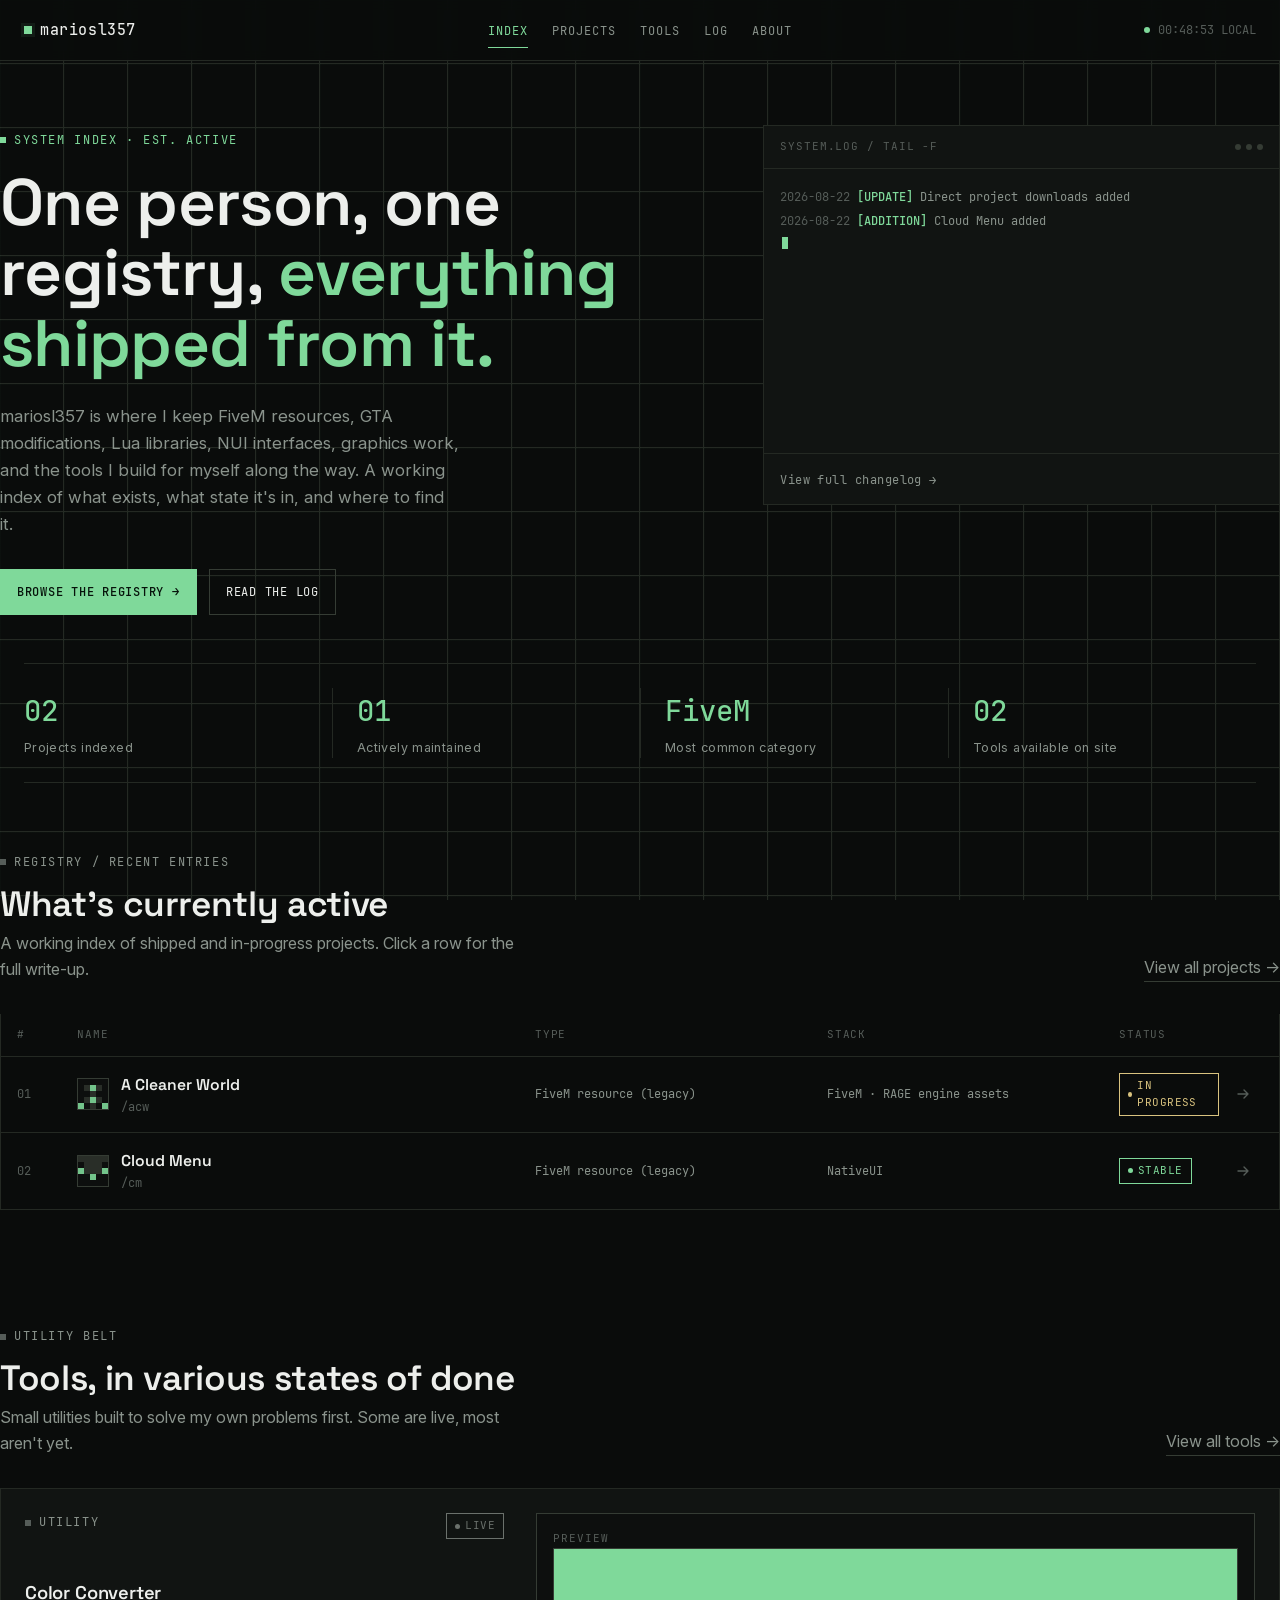
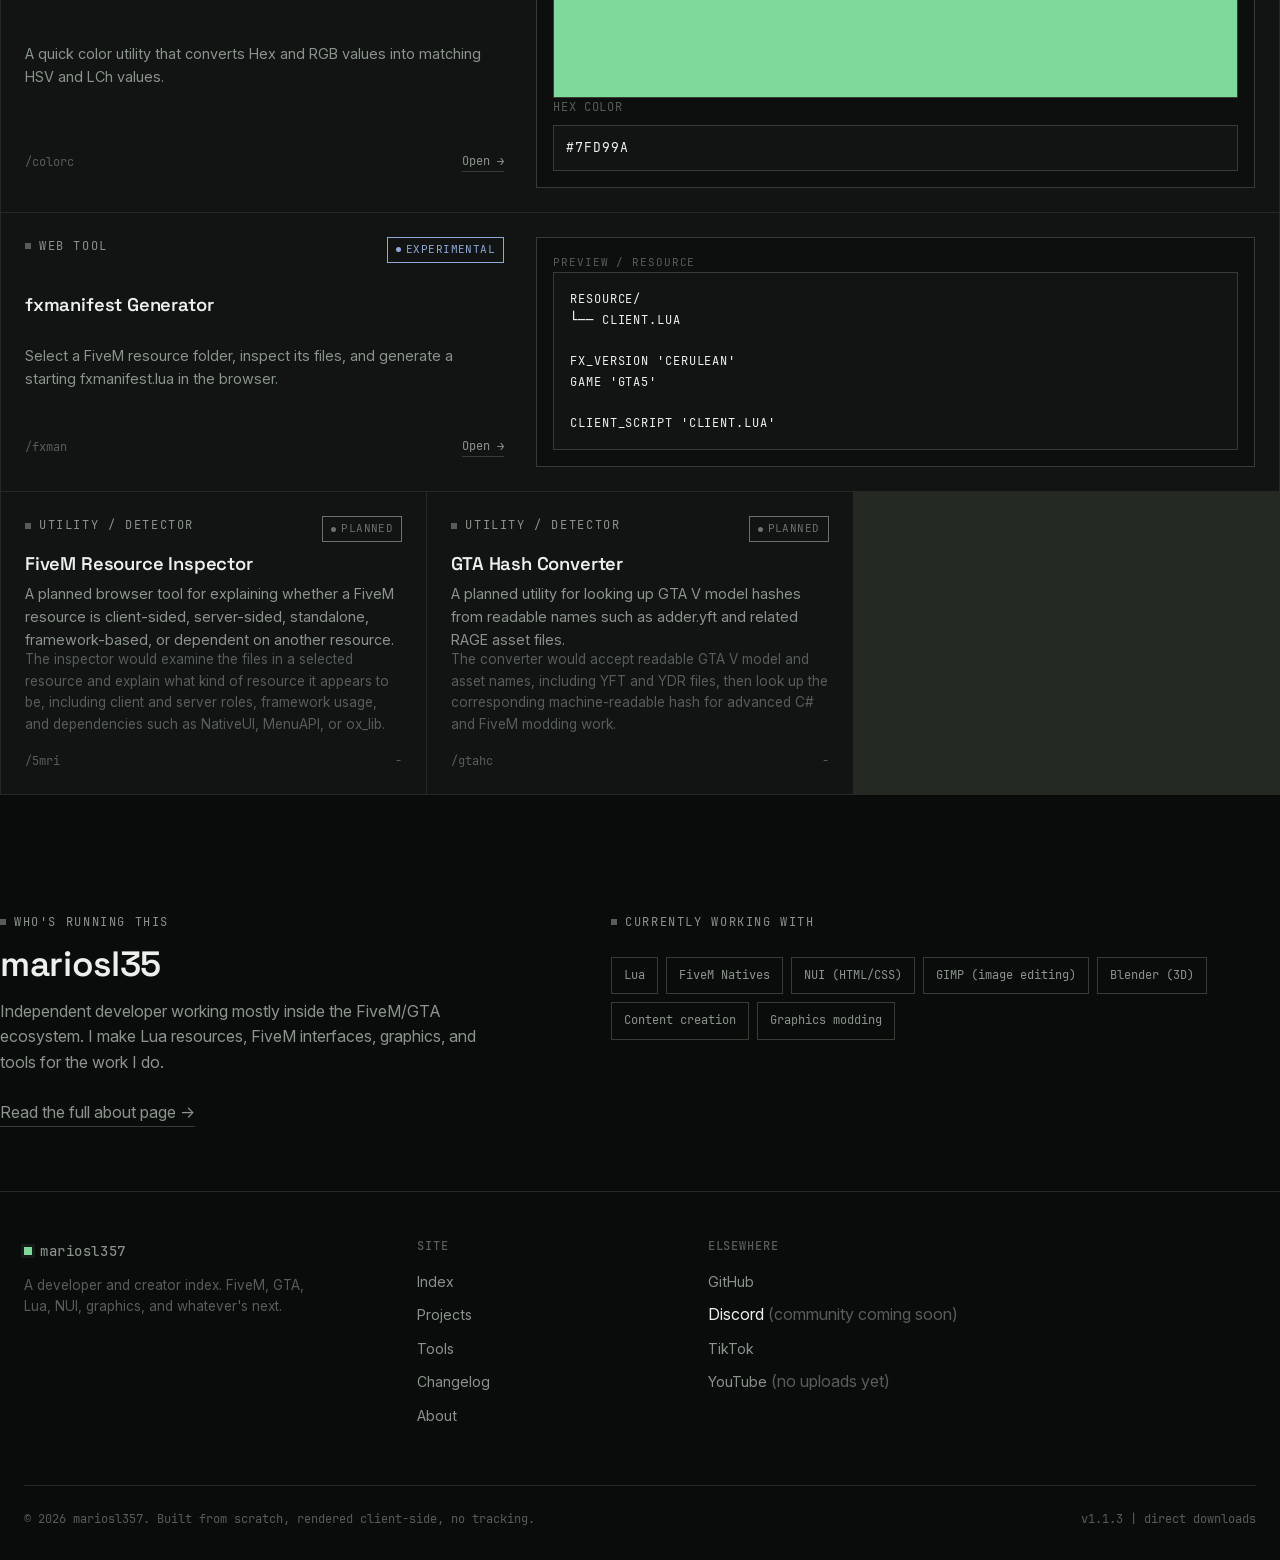
==== commit 9fcbe07c: "Project Cloud Menu extras: Direct download link" ====
--- a/index.html
+++ b/index.html
@@ -167,7 +167,7 @@
       </div>
       <div class="footer-bottom">
         <span>© <span data-year></span> mariosl357. Built from scratch, rendered client-side, no tracking.</span>
-        <span>v1.1.1 | mobile registry alignment</span>
+        <span>v1.1.3 | direct downloads</span>
       </div>
     </div>
   </footer>
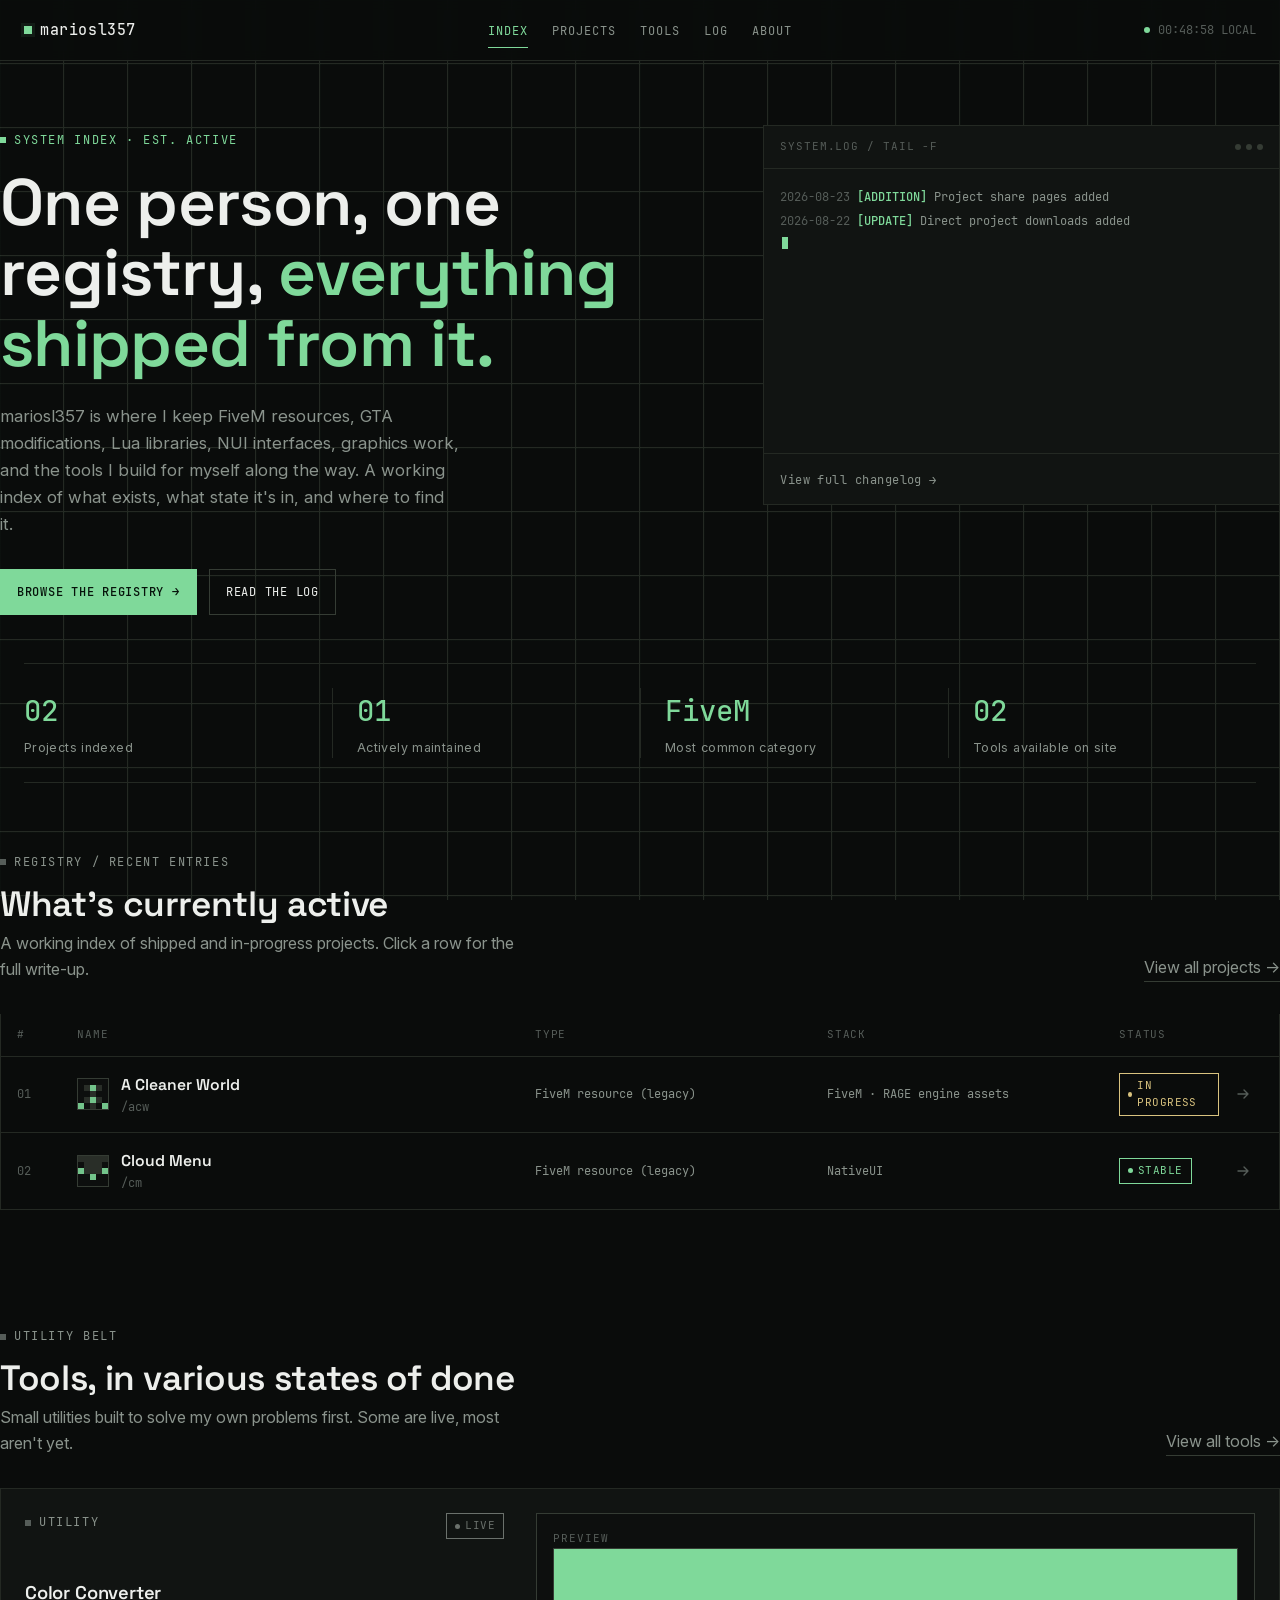
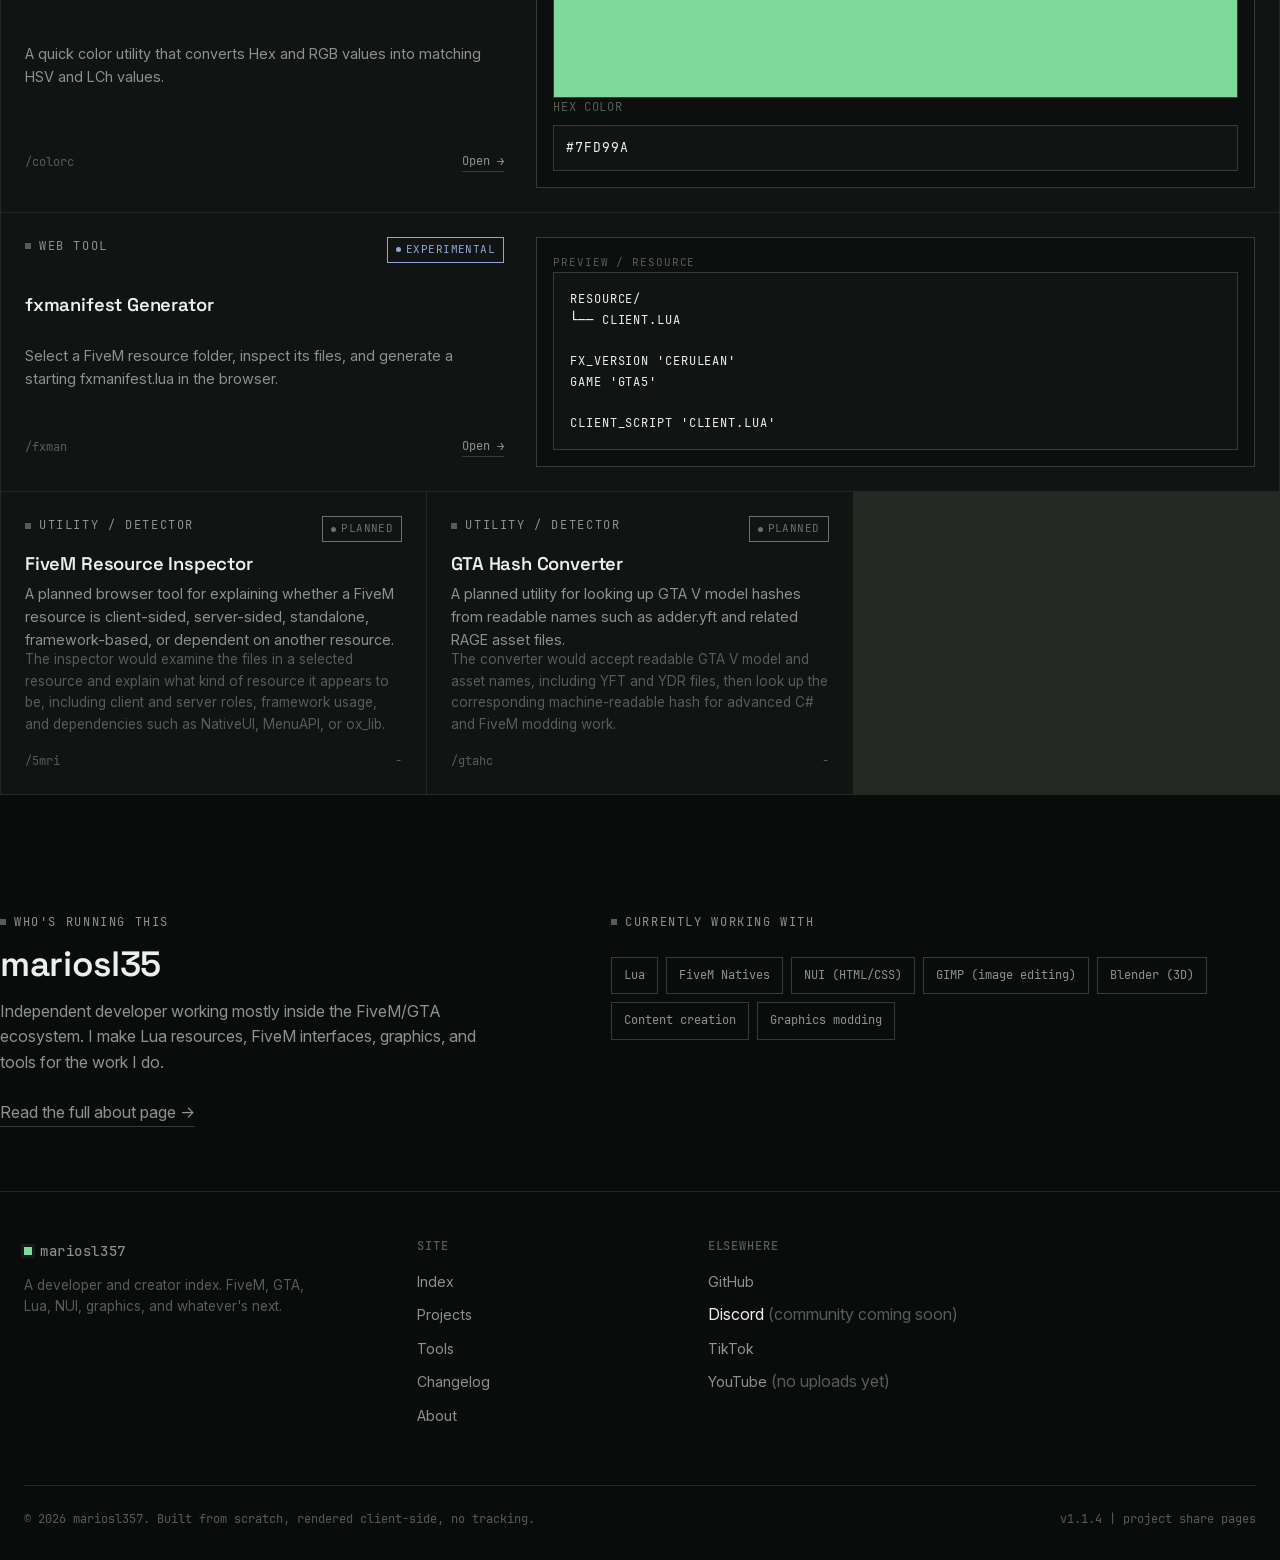
==== commit 92aa5381: "Metadata" ====
--- a/index.html
+++ b/index.html
@@ -167,7 +167,7 @@
       </div>
       <div class="footer-bottom">
         <span>© <span data-year></span> mariosl357. Built from scratch, rendered client-side, no tracking.</span>
-        <span>v1.1.3 | direct downloads</span>
+        <span>v1.1.4 | project share pages</span>
       </div>
     </div>
   </footer>
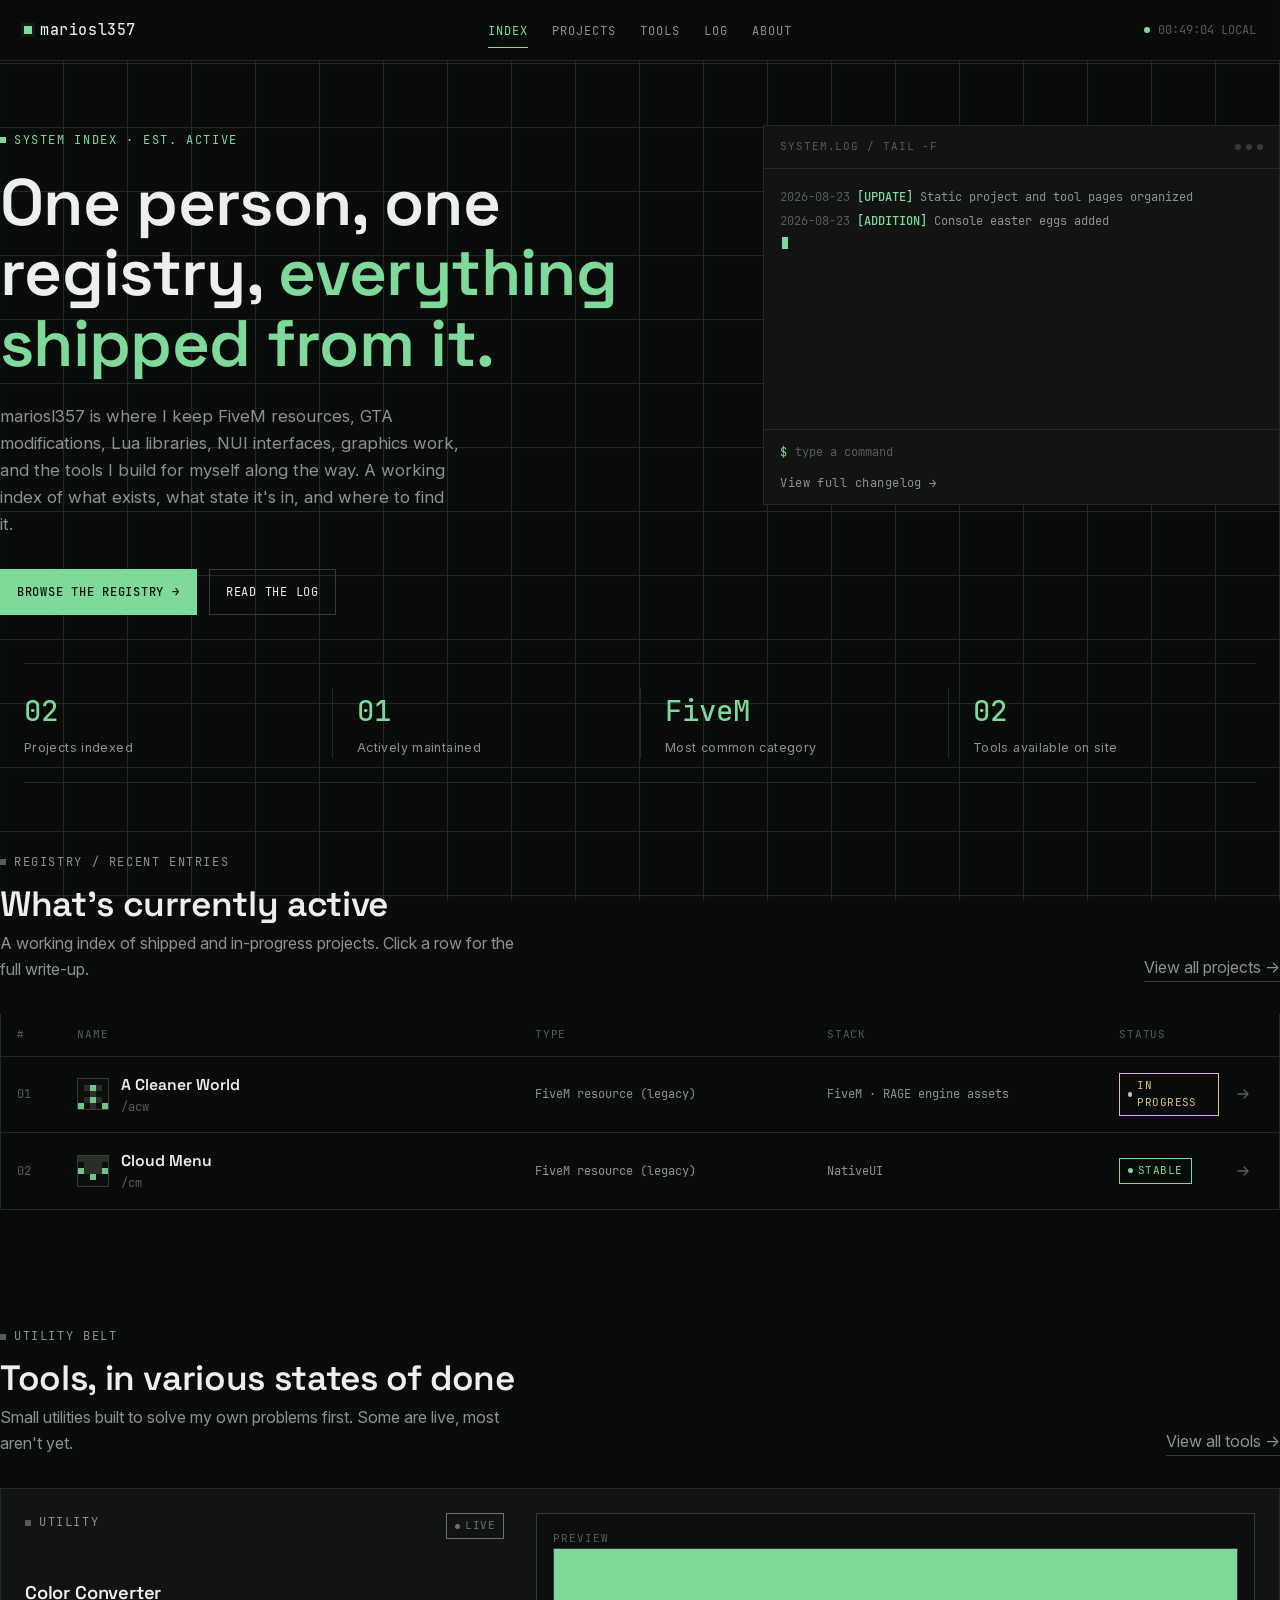
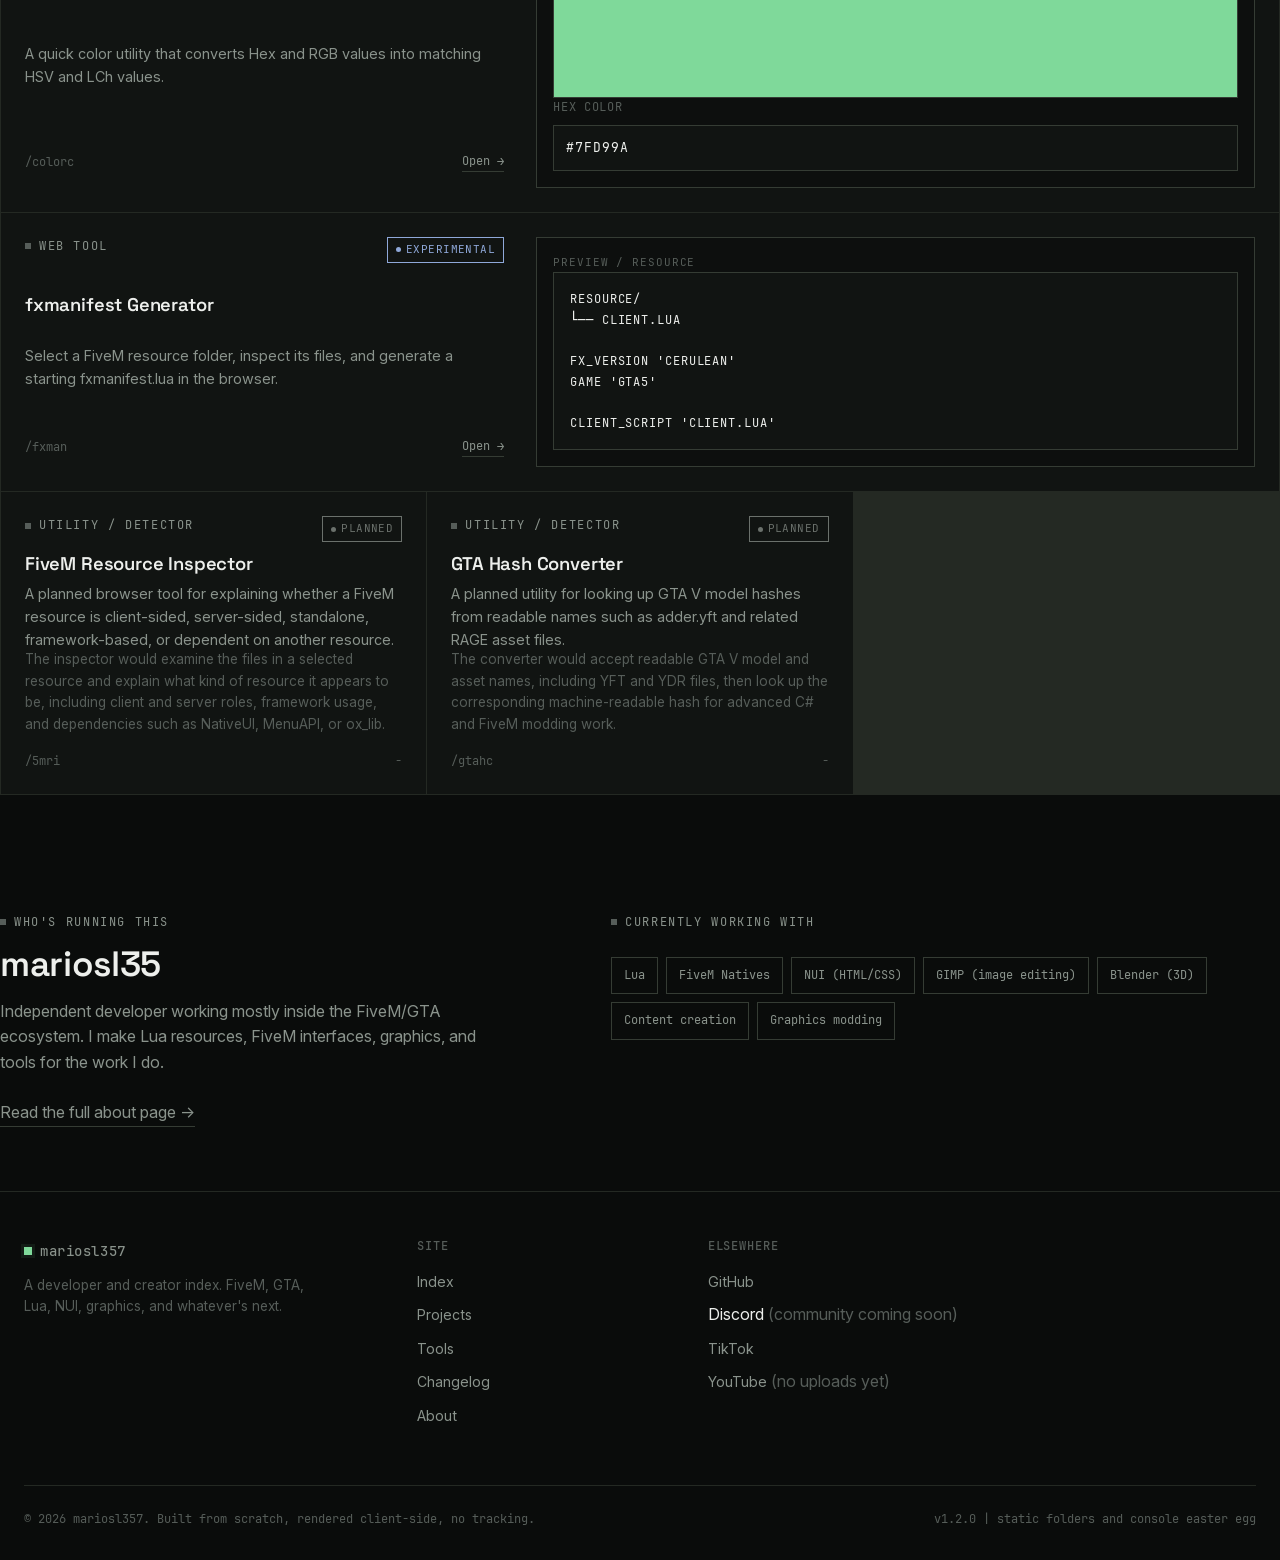
==== commit b2b977d7: "Easter egg extra: proper .html paths" ====
--- a/index.html
+++ b/index.html
@@ -59,8 +59,9 @@
           <span>system.log / tail -f</span>
           <span class="dots"><span></span><span></span><span></span></span>
         </div>
-        <div class="log-feed" data-log-feed aria-live="polite"></div>
+        <div class="log-feed" data-log-feed aria-live="off"></div>
         <div class="log-panel-foot">
+          <label class="console-prompt" for="site-console-input"><span aria-hidden="true">$</span><input id="site-console-input" data-console-input type="text" inputmode="text" enterkeyhint="go" autocomplete="off" spellcheck="false" aria-label="Site console command" placeholder="type a command" /></label>
           <a href="changelog.html">View full changelog →</a>
         </div>
       </div>
@@ -167,7 +168,7 @@
       </div>
       <div class="footer-bottom">
         <span>© <span data-year></span> mariosl357. Built from scratch, rendered client-side, no tracking.</span>
-        <span>v1.1.4 | project share pages</span>
+        <span>v1.2.0 | static folders and console easter egg</span>
       </div>
     </div>
   </footer>
--- a/css/style.css
+++ b/css/style.css
@@ -591,6 +591,34 @@
 .log-panel-foot {
   border-top: 1px solid var(--border);
   padding: var(--space-3) var(--space-4);
+  display: grid;
+  gap: var(--space-3);
+}
+.console-prompt {
+  display: flex;
+  align-items: center;
+  gap: var(--space-2);
+  color: var(--accent);
+  font-family: var(--font-mono);
+  font-size: 0.78rem;
+}
+.console-prompt input {
+  min-width: 0;
+  width: 100%;
+  color: var(--text);
+  font-family: var(--font-mono);
+  font-size: 0.78rem;
+  outline: none;
+}
+.console-prompt input::placeholder { color: var(--text-faint); }
+.console-prompt:focus-within { color: var(--text); }
+.console-command { color: var(--accent); }
+.console-response { color: var(--text-dim); }
+.console-ascii {
+  margin: 0;
+  color: var(--accent);
+  font: 0.68rem/1.25 var(--font-mono);
+  white-space: pre;
 }
 .log-panel-foot a {
   font-family: var(--font-mono);
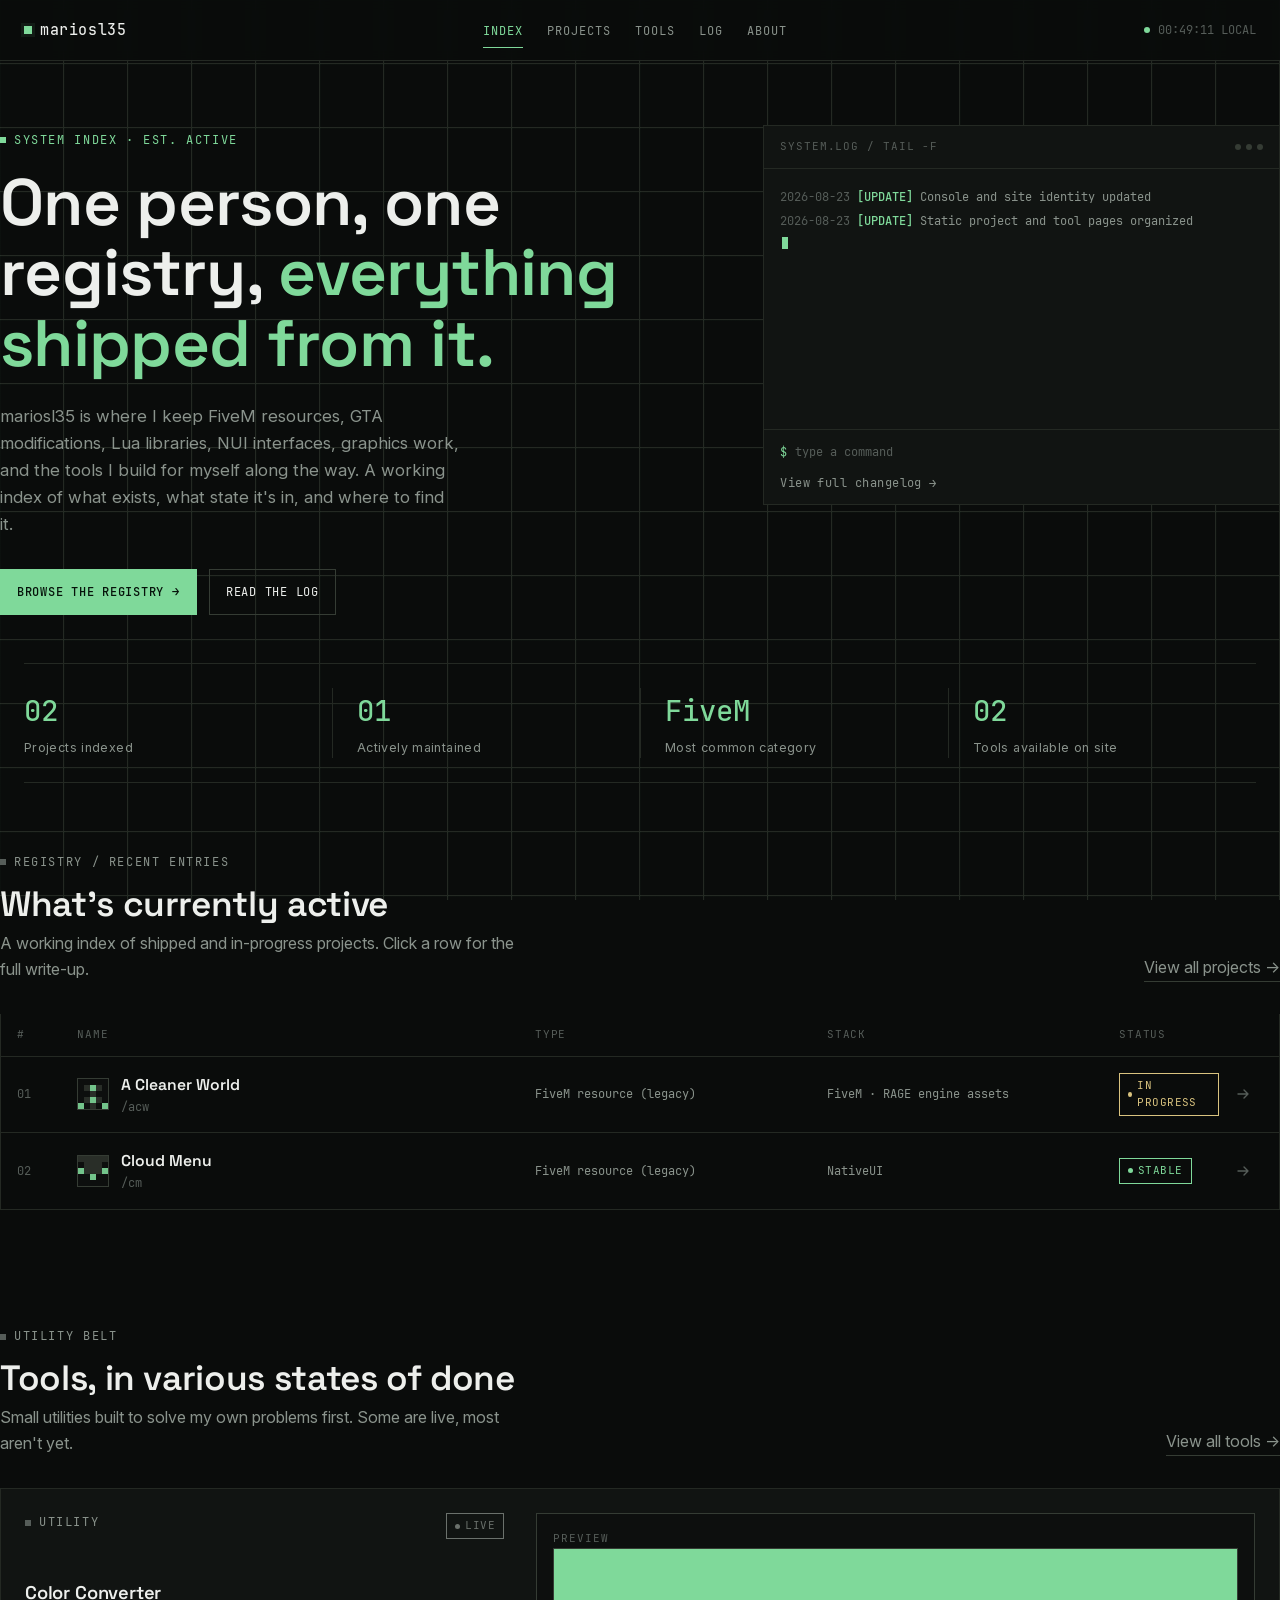
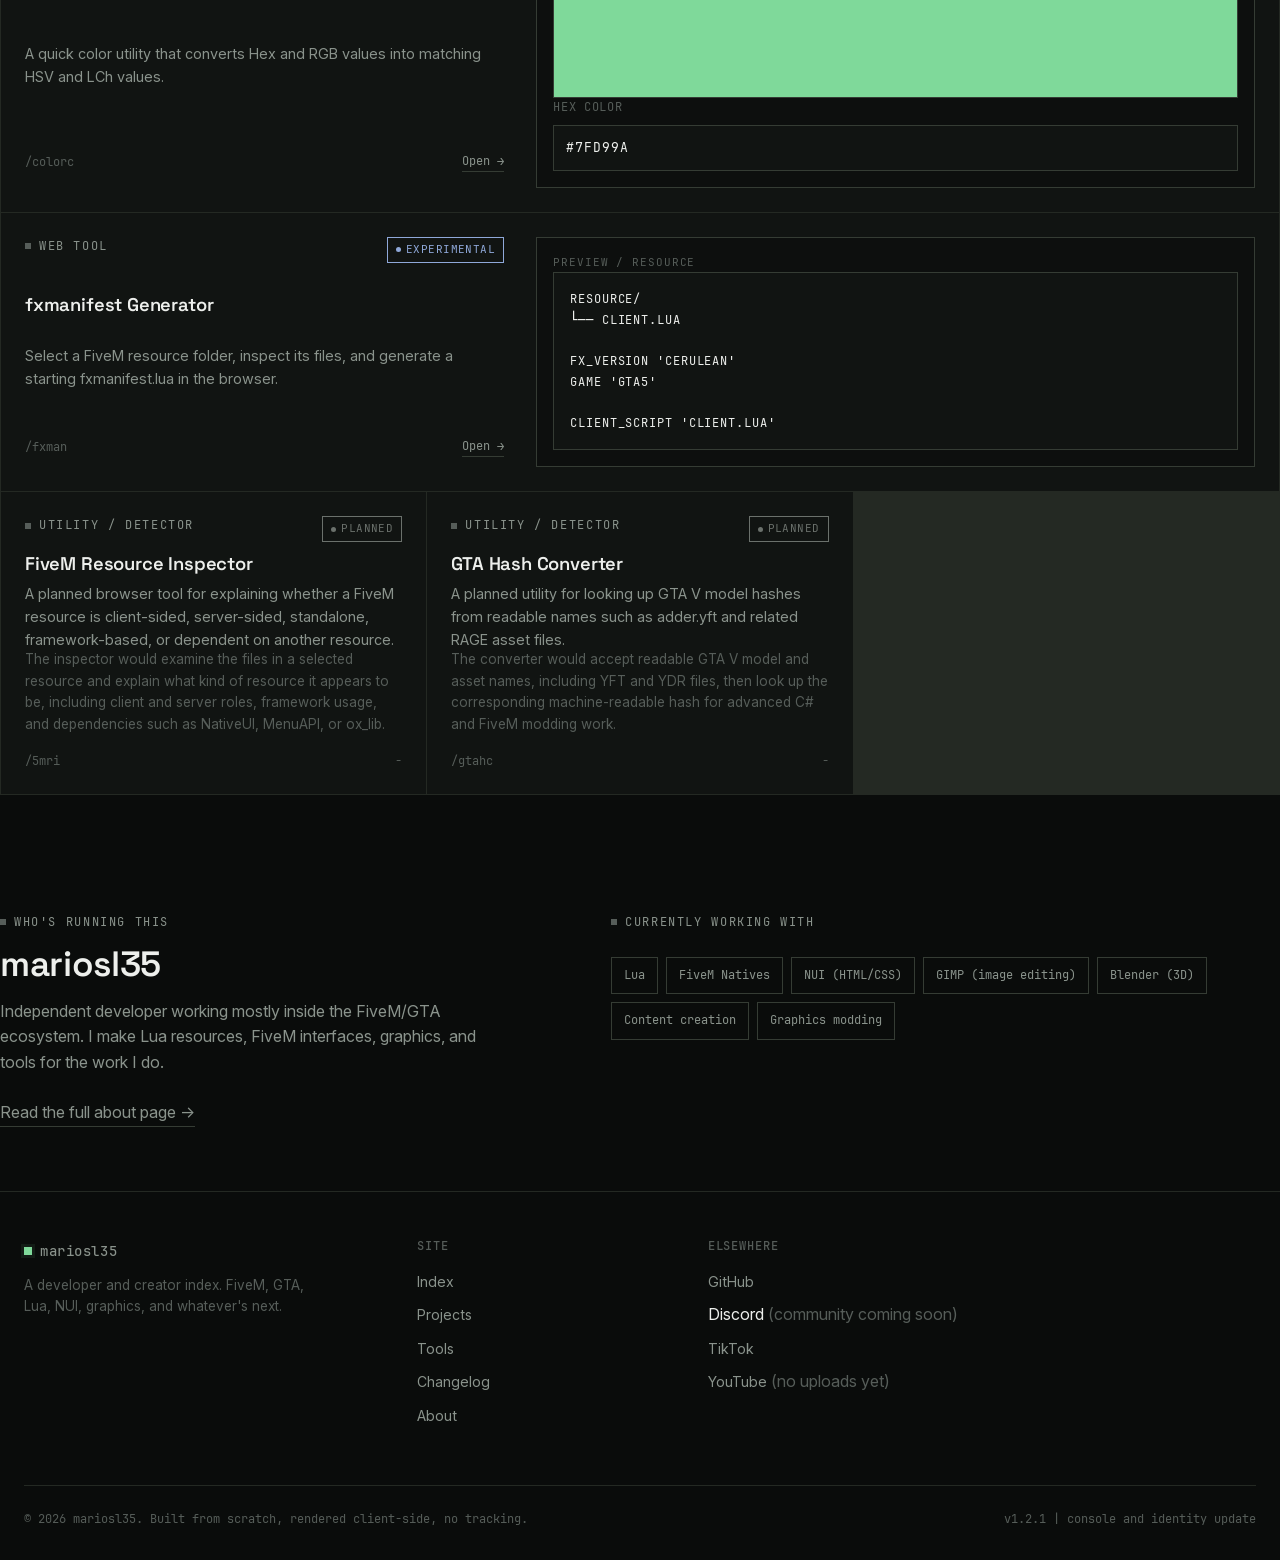
==== commit 4e92a78b: "Renaming website" ====
--- a/index.html
+++ b/index.html
@@ -3,8 +3,8 @@
 <head>
   <meta charset="UTF-8" />
   <meta name="viewport" content="width=device-width, initial-scale=1, viewport-fit=cover" />
-  <title>mariosl357 | dev &amp; creator index</title>
-  <meta name="description" content="mariosl357. FiveM resources, GTA mods, Lua libraries, NUI interfaces, graphics, and developer tools, indexed in one place." />
+  <title>mariosl35 | dev &amp; creator index</title>
+  <meta name="description" content="mariosl35. FiveM resources, GTA mods, Lua libraries, NUI interfaces, graphics, and developer tools, indexed in one place." />
   <link rel="icon" href="assets/favicon.svg" type="image/svg+xml" />
   <link rel="stylesheet" href="css/style.css" />
 </head>
@@ -13,9 +13,9 @@
 
   <header class="site-header">
     <div class="shell header-inner">
-      <a href="index.html" class="wordmark" aria-label="mariosl357 home">
+      <a href="index.html" class="wordmark" aria-label="mariosl35 home">
         <span class="dot" aria-hidden="true"></span>
-        mariosl357
+        mariosl35
       </a>
       <nav class="main-nav" id="main-nav" aria-label="Primary">
         <ul>
@@ -44,7 +44,7 @@
         <span class="eyebrow">System index · est. active</span>
         <h1>One person, one registry, <em>everything shipped from it.</em></h1>
         <p>
-          mariosl357 is where I keep FiveM resources, GTA modifications, Lua libraries,
+          mariosl35 is where I keep FiveM resources, GTA modifications, Lua libraries,
           NUI interfaces, graphics work, and the tools I build for myself along the way.
           A working index of what exists, what state it's in, and where to find it.
         </p>
@@ -143,7 +143,7 @@
     <div class="shell">
       <div class="footer-grid">
         <div class="footer-col footer-brand">
-          <a href="index.html" class="wordmark"><span class="dot" aria-hidden="true"></span>mariosl357</a>
+          <a href="index.html" class="wordmark"><span class="dot" aria-hidden="true"></span>mariosl35</a>
           <p>A developer and creator index. FiveM, GTA, Lua, NUI, graphics, and whatever's next.</p>
         </div>
         <div class="footer-col">
@@ -167,8 +167,8 @@
         </div>
       </div>
       <div class="footer-bottom">
-        <span>© <span data-year></span> mariosl357. Built from scratch, rendered client-side, no tracking.</span>
-        <span>v1.2.0 | static folders and console easter egg</span>
+        <span>© <span data-year></span> mariosl35. Built from scratch, rendered client-side, no tracking.</span>
+        <span>v1.2.1 | console and identity update</span>
       </div>
     </div>
   </footer>
--- a/css/style.css
+++ b/css/style.css
@@ -1,5 +1,5 @@
 /* ==========================================================================
-   mariosl357 core stylesheet
+   mariosl35 core stylesheet
    Graphite / green technical system. No frameworks.
    ========================================================================== */
 
@@ -545,7 +545,11 @@
 
 .log-feed {
   flex: 1;
-  overflow: hidden;
+  min-height: 0;
+  overflow-y: auto;
+  overflow-x: hidden;
+  scrollbar-width: thin;
+  scrollbar-color: var(--border-strong) transparent;
   padding: var(--space-4);
   font-family: var(--font-mono);
   font-size: 0.78rem;
@@ -553,6 +557,9 @@
   color: var(--text-dim);
   position: relative;
 }
+.log-feed::-webkit-scrollbar { width: 6px; }
+.log-feed::-webkit-scrollbar-track { background: transparent; }
+.log-feed::-webkit-scrollbar-thumb { background: var(--border-strong); }
 
 .log-line {
   white-space: nowrap;
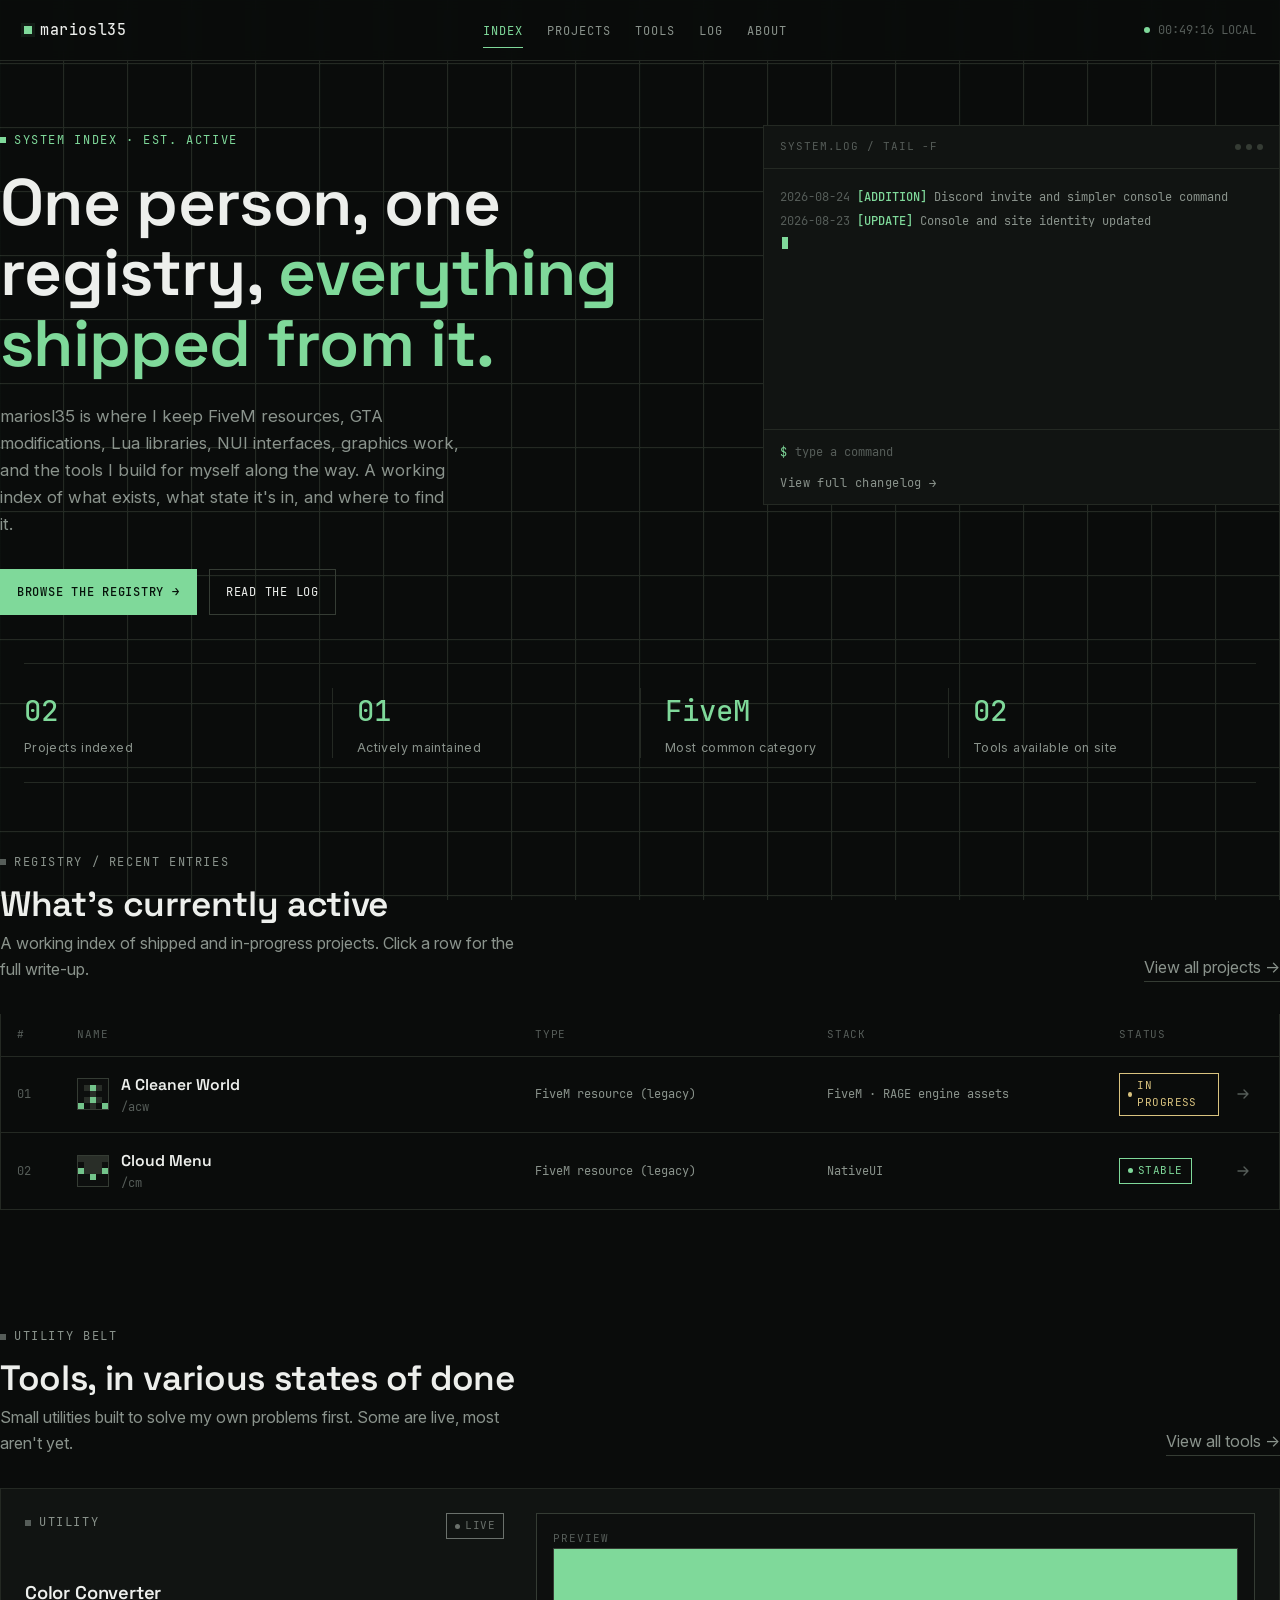
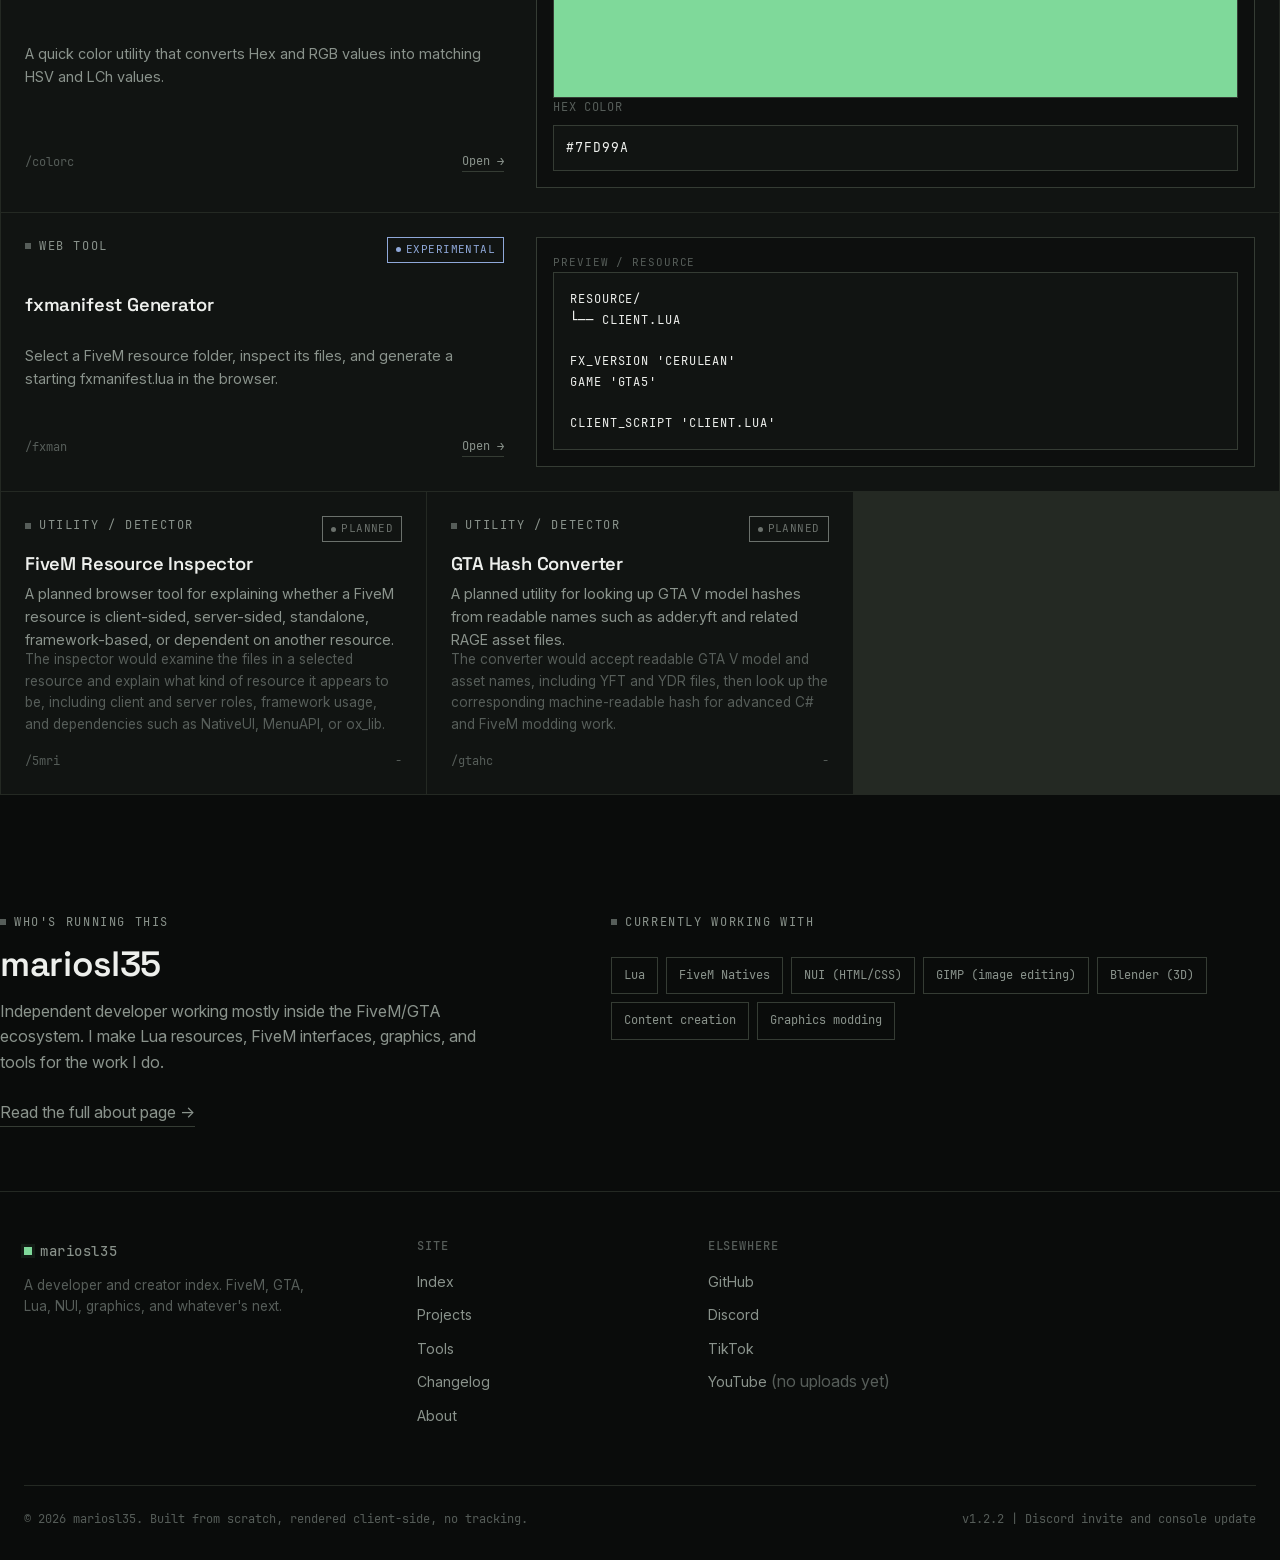
==== commit 5ab5b4c7: "Discord invite link" ====
--- a/index.html
+++ b/index.html
@@ -160,7 +160,7 @@
           <h4>Elsewhere</h4>
           <ul>
             <li><a href="https://github.com/mariosl35" target="_blank" rel="noopener noreferrer">GitHub</a></li>
-            <li>Discord <span class="footer-note">(community coming soon)</span></li>
+            <li><a href="https://discord.gg/AC5u34SuJ2" target="_blank" rel="noopener noreferrer">Discord</a></li>
             <li><a href="https://www.tiktok.com/@mariosl357" target="_blank" rel="noopener noreferrer">TikTok</a></li>
             <li><a href="https://www.youtube.com/@mariosl357" target="_blank" rel="noopener noreferrer">YouTube</a> <span class="footer-note">(no uploads yet)</span></li>
           </ul>
@@ -168,7 +168,7 @@
       </div>
       <div class="footer-bottom">
         <span>© <span data-year></span> mariosl35. Built from scratch, rendered client-side, no tracking.</span>
-        <span>v1.2.1 | console and identity update</span>
+        <span>v1.2.2 | Discord invite and console update</span>
       </div>
     </div>
   </footer>
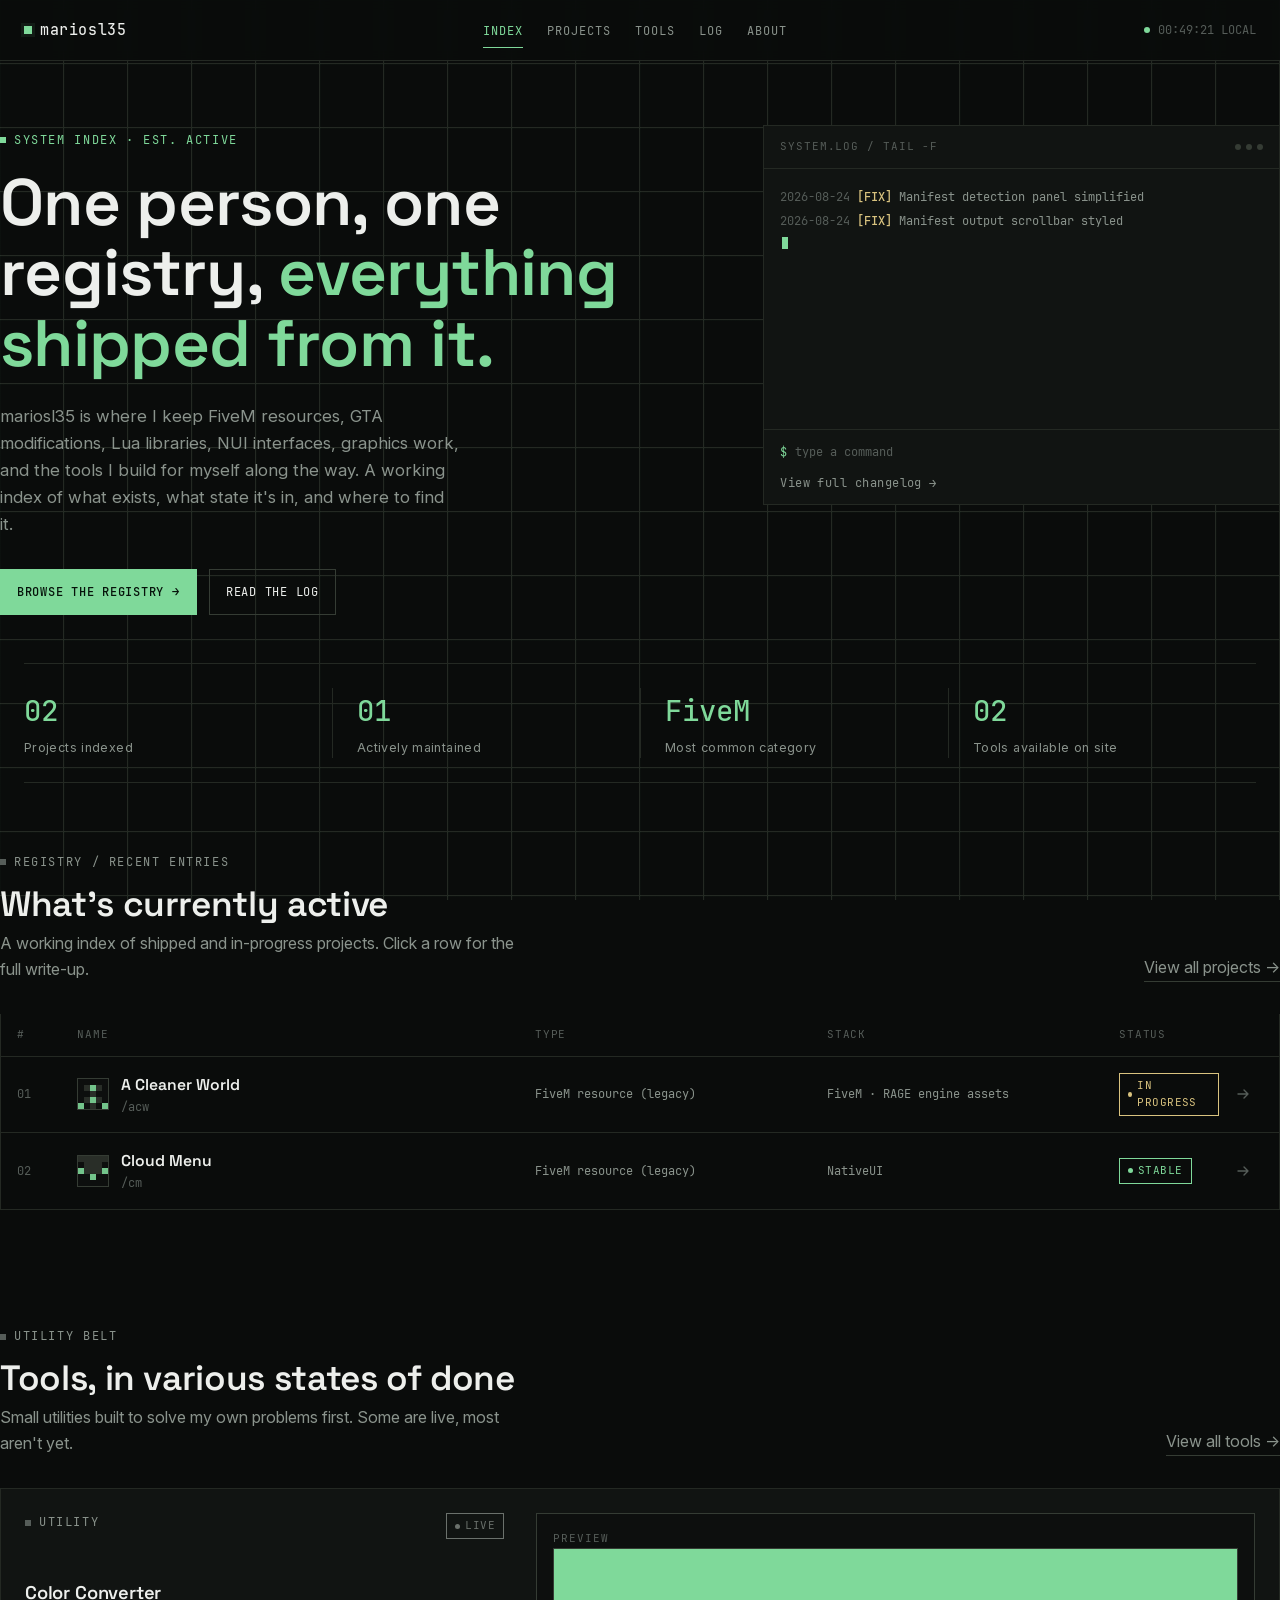
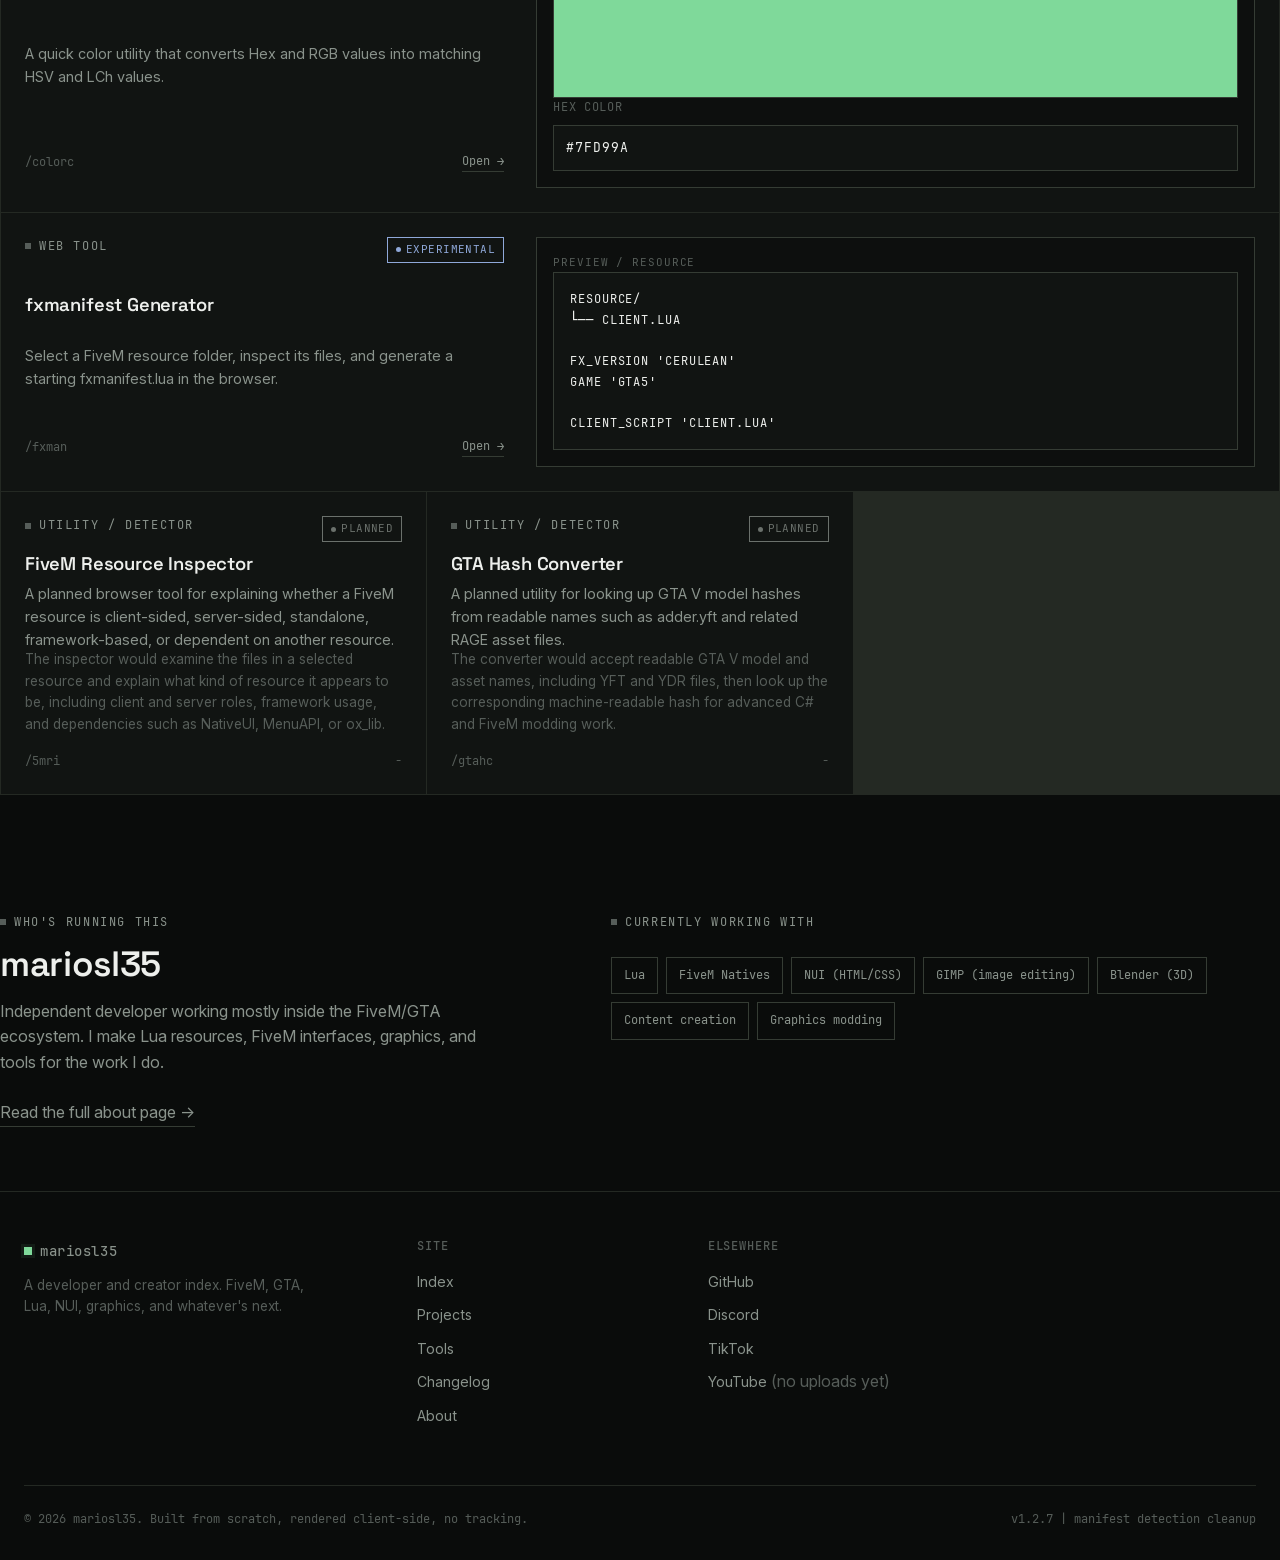
==== commit 0cffb4ae: "vehicle and maps fxmanifest support" ====
--- a/index.html
+++ b/index.html
@@ -168,7 +168,7 @@
       </div>
       <div class="footer-bottom">
         <span>© <span data-year></span> mariosl35. Built from scratch, rendered client-side, no tracking.</span>
-        <span>v1.2.2 | Discord invite and console update</span>
+        <span>v1.2.7 | manifest detection cleanup</span>
       </div>
     </div>
   </footer>
--- a/css/style.css
+++ b/css/style.css
@@ -1221,7 +1221,9 @@
   min-height: 360px;
   margin-top: var(--space-6);
   padding: var(--space-4);
-  resize: vertical;
+  resize: none;
+  scrollbar-width: thin;
+  scrollbar-color: var(--accent) var(--bg-inset);
   border: 1px solid var(--border-strong);
   background: var(--bg-inset);
   color: var(--text);
@@ -1229,6 +1231,13 @@
   font-size: 0.78rem;
   line-height: 1.6;
 }
+.manifest-output::-webkit-scrollbar { width: 10px; }
+.manifest-output::-webkit-scrollbar-track { background: var(--bg-inset); }
+.manifest-output::-webkit-scrollbar-thumb {
+  background: var(--accent);
+  border: 2px solid var(--bg-inset);
+}
+.manifest-output::-webkit-scrollbar-thumb:hover { background: var(--accent); }
 @media (max-width: 800px) {
   .manifest-tool { grid-template-columns: 1fr; }
   .manifest-heading-row { flex-direction: column; }
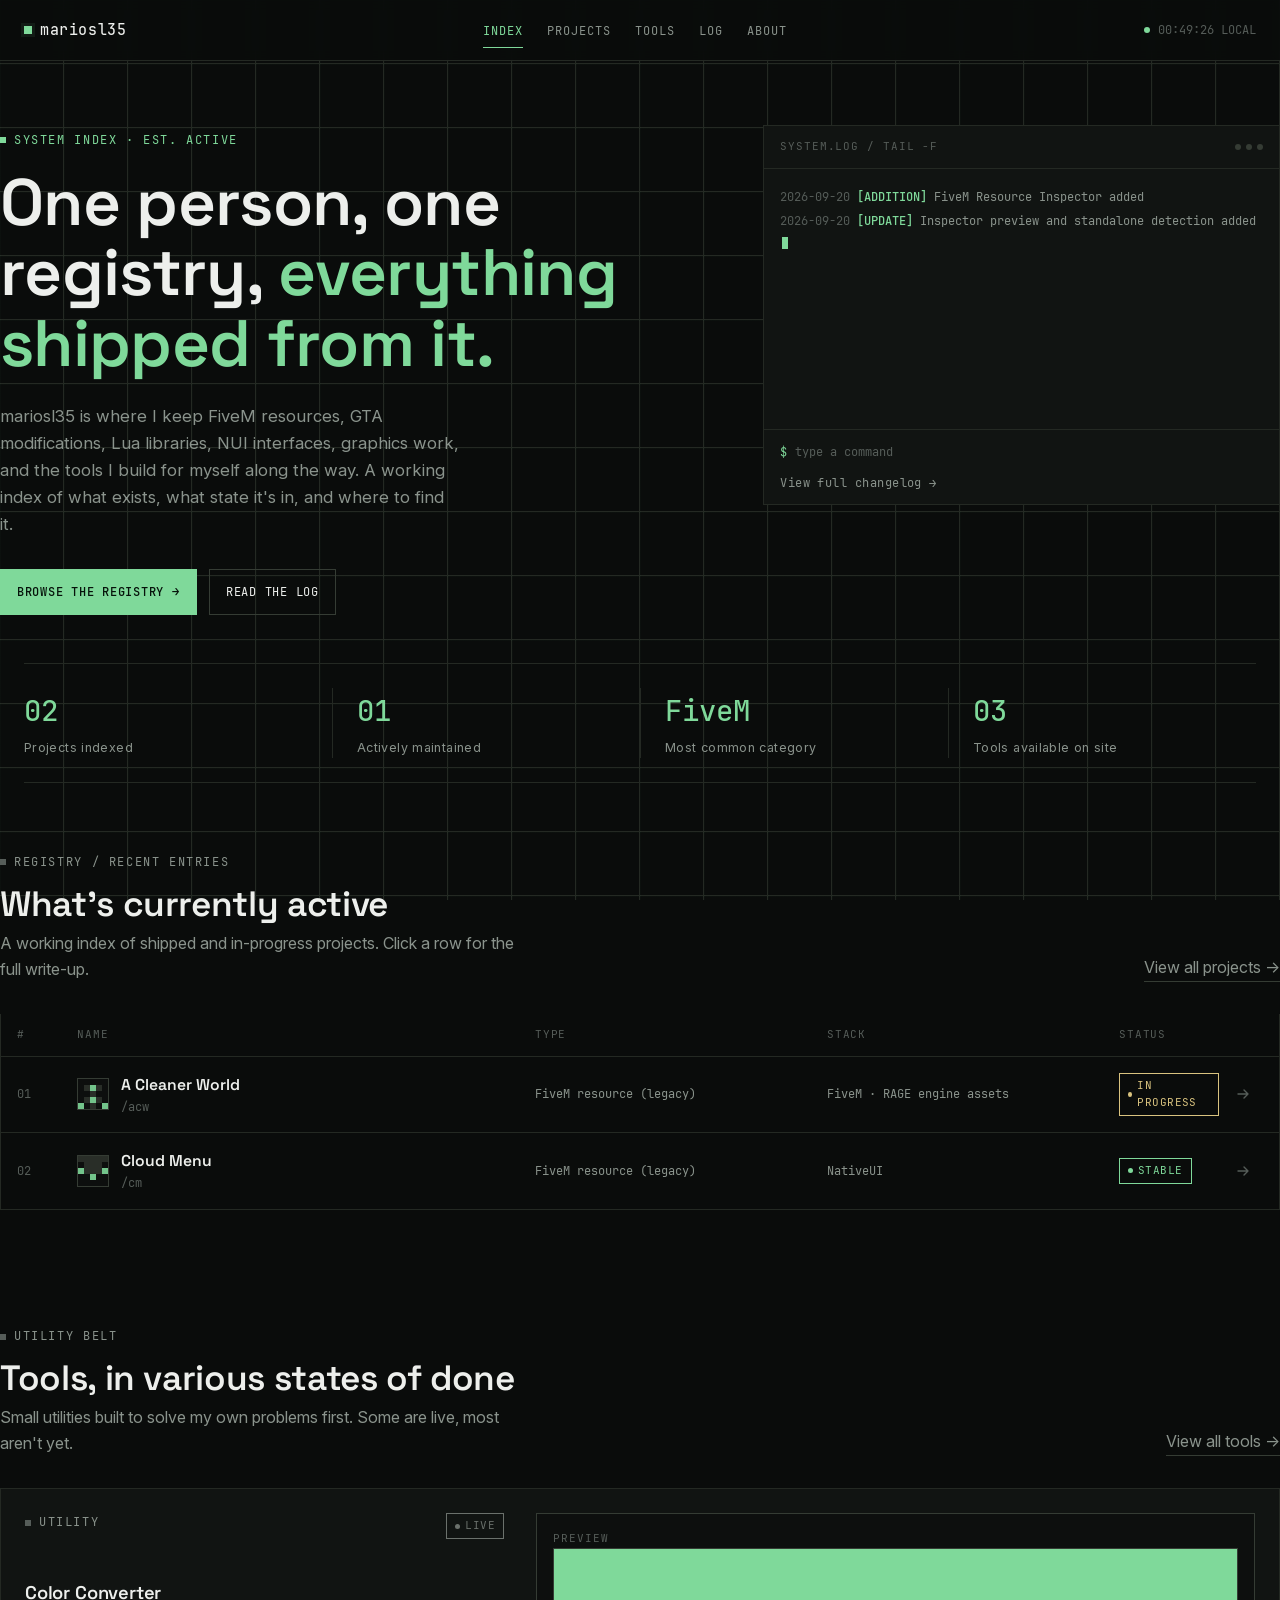
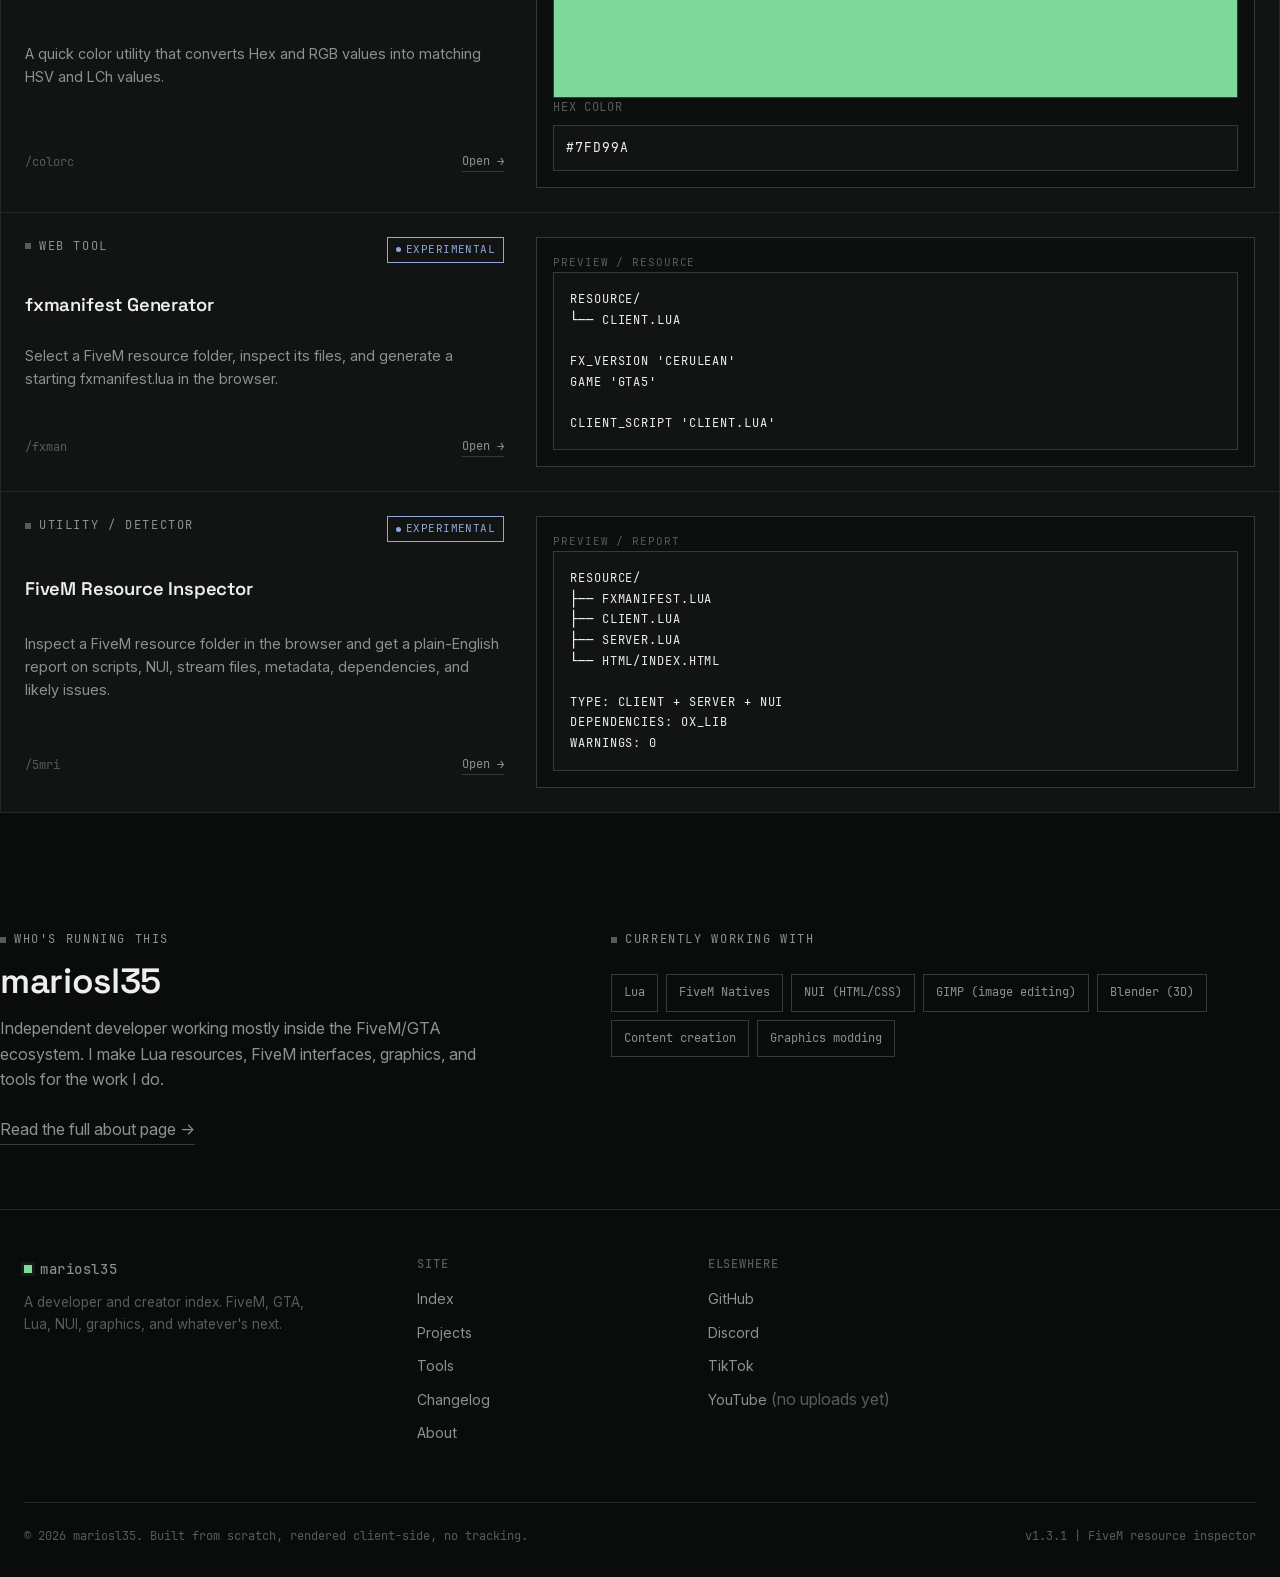
==== commit f8c0178e: "Updated ChangeLog Forgor to :3" ====
--- a/index.html
+++ b/index.html
@@ -168,7 +168,7 @@
       </div>
       <div class="footer-bottom">
         <span>© <span data-year></span> mariosl35. Built from scratch, rendered client-side, no tracking.</span>
-        <span>v1.2.7 | manifest detection cleanup</span>
+        <span>v1.3.1 | FiveM resource inspector</span>
       </div>
     </div>
   </footer>
--- a/css/style.css
+++ b/css/style.css
@@ -1243,6 +1243,65 @@
   .manifest-heading-row { flex-direction: column; }
 }
 
+/* ---------- FiveM resource inspector ---------- */
+.inspector-report {
+  min-width: 0;
+}
+.inspector-empty {
+  display: grid;
+  gap: var(--space-1);
+  margin-top: var(--space-6);
+  padding: var(--space-4);
+  border: 1px solid var(--border);
+  background: var(--bg-inset);
+  color: var(--text-dim);
+}
+.inspector-empty strong {
+  color: var(--accent);
+  font-family: var(--font-mono);
+  font-size: 0.72rem;
+  letter-spacing: 0.06em;
+  text-transform: uppercase;
+}
+.inspector-results {
+  display: grid;
+  gap: var(--space-4);
+  margin-top: var(--space-6);
+}
+.inspector-card {
+  border: 1px solid var(--border);
+  background: var(--bg-inset);
+  padding: var(--space-4);
+}
+.inspector-card h3 {
+  font-family: var(--font-mono);
+  font-size: 0.72rem;
+  letter-spacing: 0.06em;
+  text-transform: uppercase;
+  color: var(--accent);
+  margin-bottom: var(--space-3);
+}
+.inspector-card ul {
+  display: grid;
+  gap: var(--space-2);
+}
+.inspector-card li {
+  color: var(--text-dim);
+  font-size: 0.9rem;
+  overflow-wrap: anywhere;
+  padding-left: var(--space-4);
+  position: relative;
+}
+.inspector-card li::before {
+  content: "";
+  width: 5px;
+  height: 5px;
+  background: var(--accent);
+  position: absolute;
+  left: 0;
+  top: 0.7em;
+}
+
 @media (max-width: 900px) {
   .tools-grid { grid-template-columns: repeat(2, 1fr); }
 }
